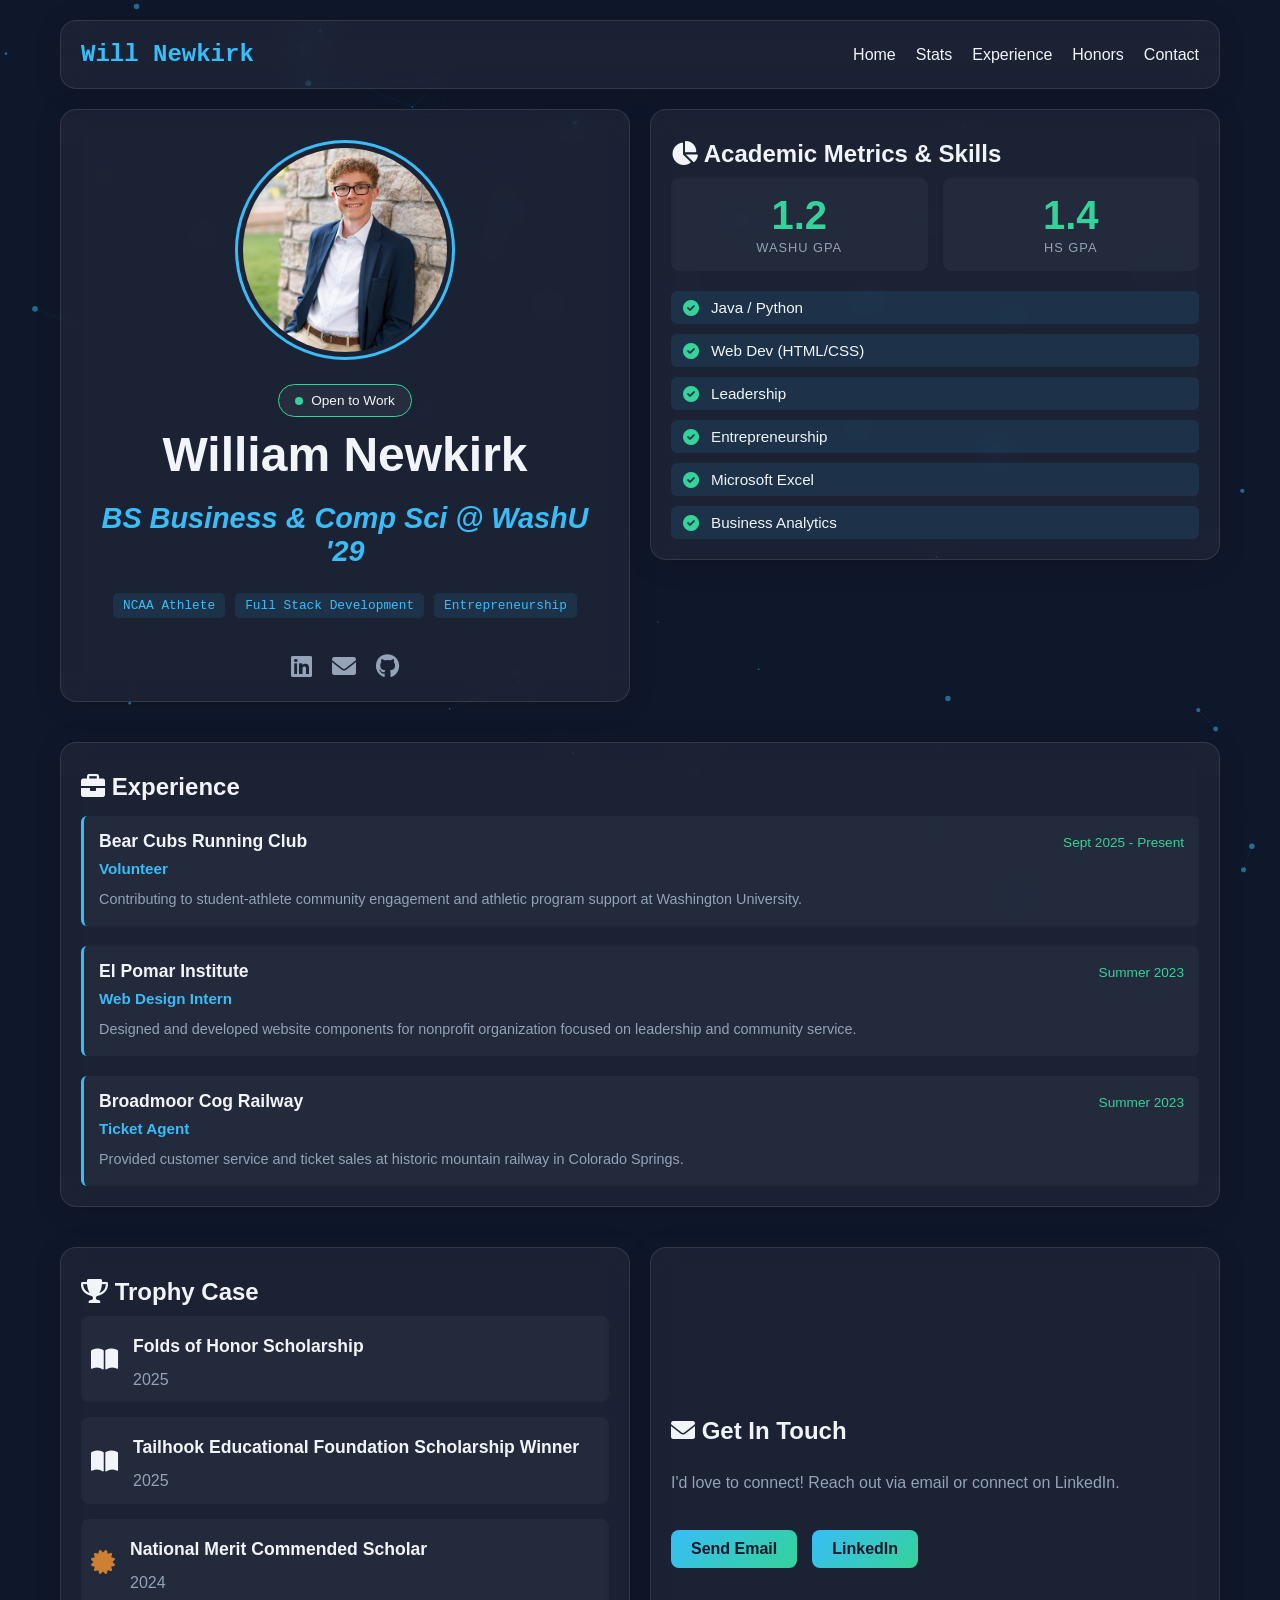
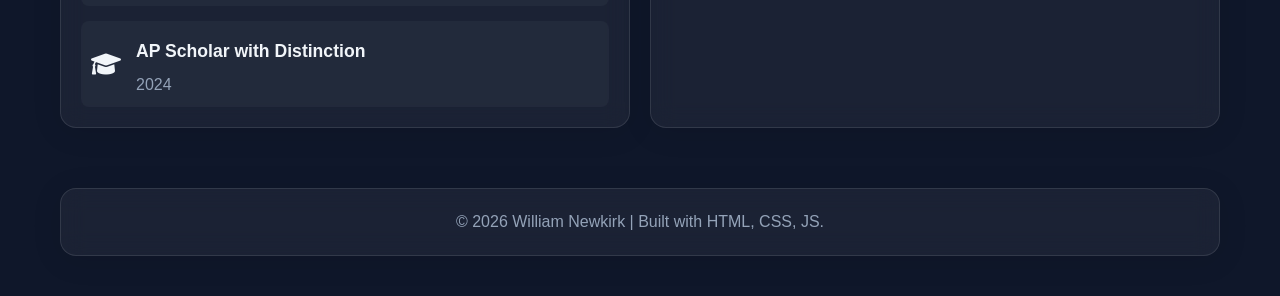
==== index.html @ d5a1e498 "Fully created personal website" ====
<!DOCTYPE html>
<html lang="en">
<head>
    <meta charset="UTF-8">
    <meta name="viewport" content="width=device-width, initial-scale=1.0">
    <title>William Newkirk | CS &amp; Business</title>
    <link rel="stylesheet" href="style.css">
    <link rel="stylesheet" href="https://cdnjs.cloudflare.com/ajax/libs/font-awesome/6.0.0/css/all.min.css">
</head>
<body>
    <canvas id="neural-net"></canvas>

    <div class="container">
        <nav class="glass-panel">
            <div class="logo">Will Newkirk</div>
            <ul class="nav-links">
                <li><a href="#home" class="active">Home</a></li>
                <li><a href="#stats">Stats</a></li>
                <li><a href="#experience">Experience</a></li>
                <li><a href="#awards">Honors</a></li>
                <li><a href="#contact">Contact</a></li>
            </ul>
        </nav>

        <main class="grid-layout">
            <section id="home" class="glass-panel hero-card">
                <div class="profile-container">
                    <img src="Images/Professional Portrait.jpg" alt="William Newkirk" class="profile-pic">
                </div>
                <div class="status-badge">
                    <span class="pulse"></span> Open to Work
                </div>
                <h1>William Newkirk</h1>
                <h2 class="typing-effect">BS Business &amp; Comp Sci @ WashU '29</h2>
                <div class="tags">
                    <span class="tag">NCAA Athlete</span>
                    <span class="tag">Full Stack Development</span>
                    <span class="tag">Entrepreneurship</span>
                </div>
                <div class="socials">
                    <a href="https://www.linkedin.com/in/william-newkirk-341744380/" target="_blank" aria-label="LinkedIn Profile"><i class="fab fa-linkedin"></i></a>
                    <a href="mailto:williamnewkirk2025@gmail.com" aria-label="Email Contact"><i class="fas fa-envelope"></i></a>
                    <a href="https://github.com/williamjnewkirk" aria-label="GitHub Profile"><i class="fab fa-github"></i></a>
                </div>
            </section>

            <section id="stats" class="glass-panel dashboard">
                <h3><i class="fas fa-chart-pie"></i> Academic Metrics &amp; Skills</h3>
                <div class="stat-grid">
                    <div class="stat-box">
                        <span class="stat-num" data-target="3.6">3.6</span>
                        <span class="stat-label">WashU GPA</span>
                    </div>
                    <div class="stat-box">
                        <span class="stat-num" data-target="4.0">4.0</span>
                        <span class="stat-label">HS GPA</span>
                    </div>
                </div>
                <div class="skills">
                    <div class="skill-item">
                        <i class="fas fa-check-circle"></i>
                        <span>Java / Python</span>
                    </div>
                    <div class="skill-item">
                        <i class="fas fa-check-circle"></i>
                        <span>Web Dev (HTML/CSS)</span>
                    </div>
                    <div class="skill-item">
                        <i class="fas fa-check-circle"></i>
                        <span>Leadership</span>
                    </div>
                    <div class="skill-item">
                        <i class="fas fa-check-circle"></i>
                        <span>Entrepreneurship</span>
                    </div>
                    <div class="skill-item">
                        <i class="fas fa-check-circle"></i>
                        <span>Microsoft Excel</span>
                    </div>
                    <div class="skill-item">
                        <i class="fas fa-check-circle"></i>
                        <span>Business Analytics</span>
                    </div>
                </div>
            </section>

            <section id="experience" class="glass-panel experience-section">
                <h3><i class="fas fa-briefcase"></i> Experience</h3>
                <div class="experience-list">
                    <div class="experience-item">
                        <div class="experience-header">
                            <h4>Bear Cubs Running Club</h4>
                            <span class="date">Sept 2025 - Present</span>
                        </div>
                        <p class="role">Volunteer</p>
                        <p class="description">Contributing to student-athlete community engagement and athletic program support at Washington University.</p>
                    </div>
                    <div class="experience-item">
                        <div class="experience-header">
                            <h4>El Pomar Institute</h4>
                            <span class="date">Summer 2023</span>
                        </div>
                        <p class="role">Web Design Intern</p>
                        <p class="description">Designed and developed website components for nonprofit organization focused on leadership and community service.</p>
                    </div>
                    <div class="experience-item">
                        <div class="experience-header">
                            <h4>Broadmoor Cog Railway</h4>
                            <span class="date">Summer 2023</span>
                        </div>
                        <p class="role">Ticket Agent</p>
                        <p class="description">Provided customer service and ticket sales at historic mountain railway in Colorado Springs.</p>
                    </div>
                </div>
            </section>

            <section id="awards" class="glass-panel awards-case">
                <h3><i class="fas fa-trophy"></i> Trophy Case</h3>
                <div class="awards-list">
                    <div class="award-item">
                        <i class="fas fa-book-open"></i>
                        <div>
                            <h4>Folds of Honor Scholarship</h4>
                            <p>2025</p>
                        </div>
                    </div>
                     <div class="award-item">
                        <i class="fas fa-book-open"></i>
                        <div>
                            <h4>Tailhook Educational Foundation Scholarship Winner</h4>
                            <p>2025</p>
                        </div>
                    </div>
                    <div class="award-item">
                        <i class="fas fa-certificate bronze"></i>
                        <div>
                            <h4>National Merit Commended Scholar</h4>
                            <p>2024</p>
                        </div>
                    </div>
                    <div class="award-item">
                        <i class="fas fa-graduation-cap"></i>
                        <div>
                            <h4>AP Scholar with Distinction</h4>
                            <p>2024</p>
                        </div>
                    </div>
                </div>
            </section>

            <section id="contact" class="glass-panel contact-section">
                <h3><i class="fas fa-envelope"></i> Get In Touch</h3>
                <p>I'd love to connect! Reach out via email or connect on LinkedIn.</p>
                <div class="contact-links">
                    <a href="mailto:williamnewkirk2025@gmail.com" class="contact-btn">Send Email</a>
                    <a href="https://www.linkedin.com/in/william-newkirk-341744380/" target="_blank" class="contact-btn">LinkedIn</a>
                </div>
            </section>

            <footer class="glass-panel footer-section">
                <p>&copy; 2026 William Newkirk | Built with HTML, CSS, JS.</p>
            </footer>
        </main>
    </div>

    <script src="script.js"></script>
</body>
</html>
---- style.css ----
:root {
    --bg-color: #0f172a;
    --glass-bg: rgba(255, 255, 255, 0.05);
    --glass-border: rgba(255, 255, 255, 0.1);
    --accent-color: #38bdf8; /* Light Blue for CS */
    --accent-secondary: #34d399; /* Green for Business */
    --text-primary: #f1f5f9;
    --text-secondary: #94a3b8;
    --font-main: 'Segoe UI', Roboto, Helvetica, Arial, sans-serif;
    --font-mono: 'Courier New', Courier, monospace;
}

* { margin: 0; padding: 0; box-sizing: border-box; }

body {
    background-color: var(--bg-color);
    color: var(--text-primary);
    font-family: var(--font-main);
    overflow-x: hidden;
    min-height: 100vh;
}

/* Background Canvas */
#neural-net {
    position: fixed;
    top: 0;
    left: 0;
    width: 100%;
    height: 100%;
    z-index: -1;
}

.container {
    max-width: 1200px;
    margin: 0 auto;
    padding: 20px;
}

/* Glassmorphism Base Class */
.glass-panel {
    background: var(--glass-bg);
    backdrop-filter: blur(12px);
    -webkit-backdrop-filter: blur(12px);
    border: 1px solid var(--glass-border);
    border-radius: 16px;
    padding: 20px;
    box-shadow: 0 4px 30px rgba(0, 0, 0, 0.1);
    margin-bottom: 20px;
    transition: transform 0.3s ease, box-shadow 0.3s ease;
}

.glass-panel:hover {
    transform: translateY(-2px);
    box-shadow: 0 10px 40px rgba(56, 189, 248, 0.1); /* Glow effect */
    border-color: rgba(255, 255, 255, 0.2);
}

/* Nav */
nav {
    display: flex;
    justify-content: space-between;
    align-items: center;
    padding: 15px 30px;
    position: sticky;
    top: 20px;
    z-index: 100;
}

.logo {
    font-family: var(--font-mono);
    font-weight: bold;
    font-size: 1.5rem;
    color: var(--accent-color);
}

.nav-links {
    list-style: none;
    display: flex;
    gap: 20px;
}

.nav-links a {
    text-decoration: none;
    color: var(--text-primary);
    font-weight: 500;
    transition: color 0.3s;
}

.nav-links a:hover { color: var(--accent-color); }

/* Grid Layout */
.grid-layout {
    display: grid;
    grid-template-columns: 1fr 1fr;
    grid-template-rows: auto auto;
    gap: 20px;
    margin-top: 20px;
}

@media (max-width: 768px) {
    .grid-layout { grid-template-columns: 1fr; }
    .hero-card { grid-row: auto; }
    .terminal-window { grid-column: 1 / -1; }
    .awards-case { grid-column: 1 / -1; }
    .dashboard { grid-column: 1 / -1; }
    .contact-section { grid-column: 1 / -1; }
    h1 { font-size: 2rem; }
    h2 { font-size: 1.3rem; }
    .profile-pic { width: 140px; height: 140px; }
}

/* Hero Section */
.hero-card {
    grid-row: span 2;
    text-align: center;
    display: flex;
    flex-direction: column;
    align-items: center;
    justify-content: center;
}

.profile-container {
    position: relative;
    margin-bottom: 20px;
}

.profile-pic {
    width: 220px;
    height: 220px;
    border-radius: 50%;
    object-fit: cover;
    object-position: center 35%;
    border: 3px solid var(--accent-color);
    padding: 5px;
    margin-top: 10px;
}

.status-badge {
    background: var(--glass-bg);
    border: 1px solid var(--accent-secondary);
    padding: 8px 16px;
    border-radius: 20px;
    font-size: 0.85rem;
    display: flex;
    align-items: center;
    gap: 8px;
    justify-content: center;
    width: fit-content;
    margin-left: auto;
    margin-right: auto;
}

.pulse {
    width: 8px;
    height: 8px;
    background-color: var(--accent-secondary);
    border-radius: 50%;
    animation: pulse 2s infinite;
}

.tags {
    display: flex;
    gap: 10px;
    margin: 15px 0;
    flex-wrap: wrap;
    justify-content: center;
}

.tag {
    background: rgba(56, 189, 248, 0.1);
    color: var(--accent-color);
    padding: 5px 10px;
    border-radius: 5px;
    font-size: 0.8rem;
    font-family: var(--font-mono);
}

.socials { font-size: 1.5rem; display: flex; gap: 20px; margin-top: 20px; justify-content: center; }
.socials a { color: var(--text-secondary); transition: 0.3s; }
.socials a:hover { color: var(--accent-color); transform: scale(1.1); }

/* Dashboard Stats */
.stat-grid {
    display: flex;
    justify-content: space-around;
    margin-bottom: 20px;
    gap: 15px;
}

.stat-box { text-align: center; flex: 1; padding: 15px; border-radius: 8px; background: rgba(255,255,255,0.03); }
.stat-num { display: block; font-size: 2.5rem; font-weight: bold; color: var(--accent-secondary); }
.stat-label { font-size: 0.8rem; color: var(--text-secondary); text-transform: uppercase; letter-spacing: 1px; }

.skills {
    margin-top: 20px;
    display: flex;
    flex-direction: column;
    gap: 10px;
}

.skill-item {
    display: flex;
    align-items: center;
    gap: 12px;
    padding: 8px 12px;
    background: rgba(56, 189, 248, 0.1);
    border-radius: 6px;
    font-size: 0.95rem;
    color: var(--text-primary);
    transition: all 0.3s ease;
}

.skill-item:hover {
    background: rgba(56, 189, 248, 0.2);
    transform: translateX(5px);
}

.skill-item i {
    color: var(--accent-secondary);
    font-size: 1rem;
}

/* Experience Section */
.experience-section {
    grid-column: 1 / -1;
}

.experience-list {
    display: flex;
    flex-direction: column;
    gap: 20px;
    margin-top: 15px;
}

.experience-item {
    padding: 15px;
    background: rgba(255, 255, 255, 0.03);
    border-left: 3px solid var(--accent-color);
    border-radius: 6px;
    transition: all 0.3s ease;
}

.experience-item:hover {
    background: rgba(255, 255, 255, 0.06);
    transform: translateX(5px);
    border-left-color: var(--accent-secondary);
}

.experience-header {
    display: flex;
    justify-content: space-between;
    align-items: baseline;
    margin-bottom: 5px;
}

.experience-header h4 {
    color: var(--text-primary);
    font-size: 1.1rem;
    margin: 0;
}

.date {
    font-size: 0.85rem;
    color: var(--accent-secondary);
    white-space: nowrap;
    margin-left: 15px;
}

.experience-item .role {
    color: var(--accent-color);
    font-weight: 600;
    margin: 5px 0;
    font-size: 0.95rem;
}

.experience-item .description {
    color: var(--text-secondary);
    margin: 8px 0 0 0;
    font-size: 0.9rem;
    line-height: 1.5;
}

/* Terminal Window */
.terminal-window {
    grid-column: span 1;
    font-family: var(--font-mono);
    min-height: 300px;
    display: flex;
    flex-direction: column;
}

.terminal-header {
    background: rgba(0,0,0,0.3);
    padding: 10px;
    border-radius: 8px 8px 0 0;
    display: flex;
    align-items: center;
    margin: -20px -20px 20px -20px;
}

.dot { width: 10px; height: 10px; border-radius: 50%; margin-right: 6px; }
.red { background: #ef4444; }
.yellow { background: #f59e0b; }
.green { background: #10b981; }
.title { margin-left: auto; margin-right: auto; font-size: 0.8rem; opacity: 0.7; }

.terminal-body {
    flex-grow: 1;
    overflow-y: auto;
    font-size: 0.9rem;
    line-height: 1.5;
}

.cmd-line { margin-bottom: 15px; }
.prompt { color: var(--accent-secondary); margin-right: 10px; }
.output { color: var(--text-secondary); margin-left: 20px; border-left: 2px solid var(--glass-border); padding-left: 10px; }
.cursor { animation: blink 1s step-end infinite; }

/* Awards */
.awards-list { display: grid; gap: 15px; }
.award-item { display: flex; align-items: center; gap: 15px; padding: 10px; background: rgba(255,255,255,0.03); border-radius: 8px; }
.award-item i { font-size: 1.5rem; }
.gold { color: #ffd700; }
.silver { color: #c0c0c0; }
.bronze { color: #cd7f32; }
.blue { color: var(--accent-color); }

/* Text Elements */
h1, h2, h3, h4, h5, h6 { margin: 10px 0; }
h1 { font-size: 3rem; font-weight: bold; margin-bottom: 10px; }
h2 { font-size: 1.8rem; color: var(--text-secondary); margin-bottom: 10px; }
h2.typing-effect { font-style: italic; color: var(--accent-color); }
h3 { font-size: 1.5rem; color: var(--text-primary); }
h4 { font-size: 1.1rem; color: var(--text-primary); }
p { color: var(--text-secondary); line-height: 1.6; }

/* Contact Section */
.contact-section {
    grid-column: span 1;
    display: flex;
    flex-direction: column;
    justify-content: center;
}
@media (max-width: 768px) {
    .contact-section {
        grid-column: 1 / -1;
    }
}
.contact-section p { margin: 15px 0; }
.contact-links { display: flex; gap: 15px; margin-top: 20px; }
.contact-btn {
    padding: 10px 20px;
    background: linear-gradient(135deg, var(--accent-color), var(--accent-secondary));
    color: var(--bg-color);
    text-decoration: none;
    border-radius: 8px;
    font-weight: 600;
    transition: transform 0.3s ease, box-shadow 0.3s ease;
    border: none;
    cursor: pointer;
    display: inline-block;
}
.contact-btn:hover {
    transform: translateY(-2px);
    box-shadow: 0 5px 15px rgba(56, 189, 248, 0.3);
}

/* Footer */
.footer-section {
    grid-column: 1 / -1;
    text-align: center;
    margin-top: 20px;
    padding-top: 20px;
    border-top: 1px solid var(--glass-border);
}
.footer-section p { margin: 0; color: var(--text-secondary); }

/* Animations */
@keyframes pulse { 0% { transform: scale(1); opacity: 1; } 50% { transform: scale(1.5); opacity: 0; } 100% { transform: scale(1); opacity: 0; } }
@keyframes blink { 0%, 100% { opacity: 1; } 50% { opacity: 0; } }
@keyframes typing { from { width: 0; } to { width: 100%; } }
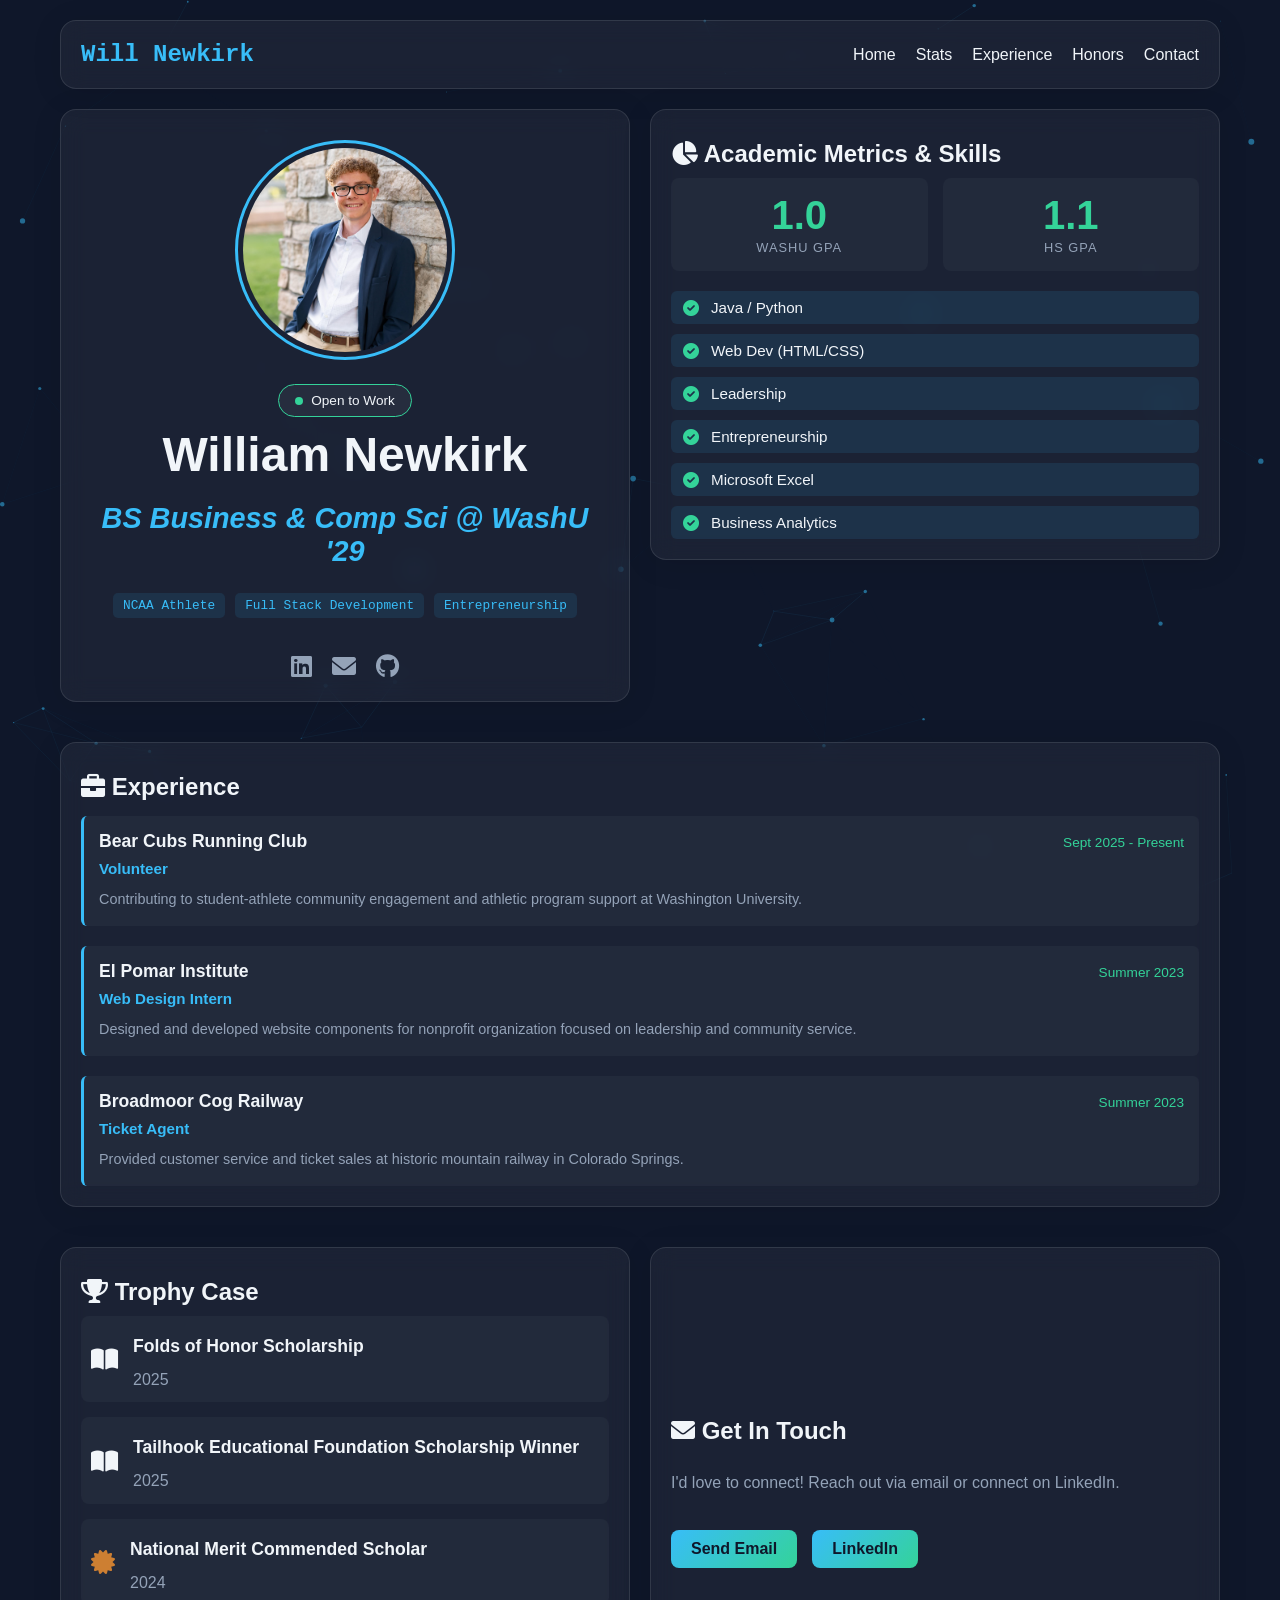
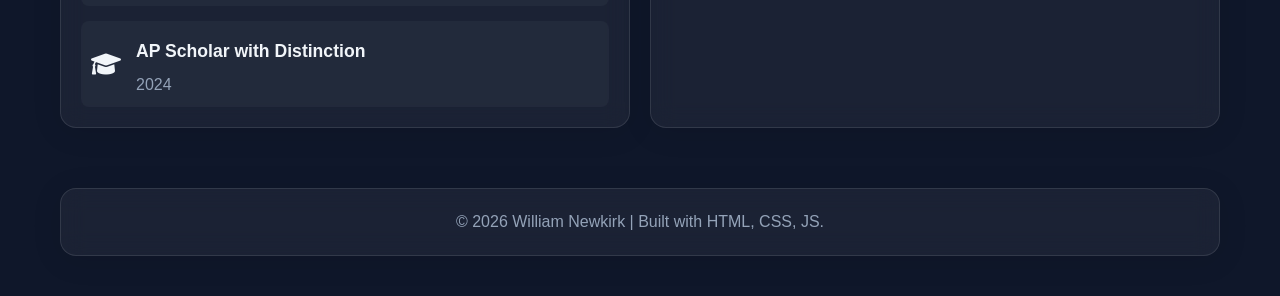
==== commit 8380cc8e: "added a hamburger menu for mobile users" ====
--- a/index.html
+++ b/index.html
@@ -13,7 +13,8 @@
     <div class="container">
         <nav class="glass-panel">
             <div class="logo">Will Newkirk</div>
-            <ul class="nav-links">
+            <div class="menu-toggle" id="menuToggle"><i class="fas fa-bars"></i></div>
+            <ul class="nav-links" id="navLinks">
                 <li><a href="#home" class="active">Home</a></li>
                 <li><a href="#stats">Stats</a></li>
                 <li><a href="#experience">Experience</a></li>
--- a/style.css
+++ b/style.css
@@ -108,6 +108,34 @@
     h2 { font-size: 1.3rem; }
     .profile-pic { width: 140px; height: 140px; }
 }
+
+/* smaller header adjustments */
+@media (max-width: 600px) {
+    nav {
+        flex-wrap: wrap;
+        padding: 10px 15px;
+    }
+    .logo { font-size: 1.2rem; }
+    .menu-toggle { display: block; cursor: pointer; color: var(--text-primary); }
+    .nav-links {
+        width: 100%;
+        justify-content: center;
+        gap: 12px;
+        flex-wrap: wrap;
+        margin-top: 8px;
+        display: none;
+        flex-direction: column;
+        align-items: center;
+    }
+    .nav-links.active { display: flex; }
+    .nav-links a {
+        font-size: 0.9rem;
+        padding: 5px 0;
+    }
+}
+
+/* menu toggle hidden by default */
+.menu-toggle { display: none; }
 
 /* Hero Section */
 .hero-card {
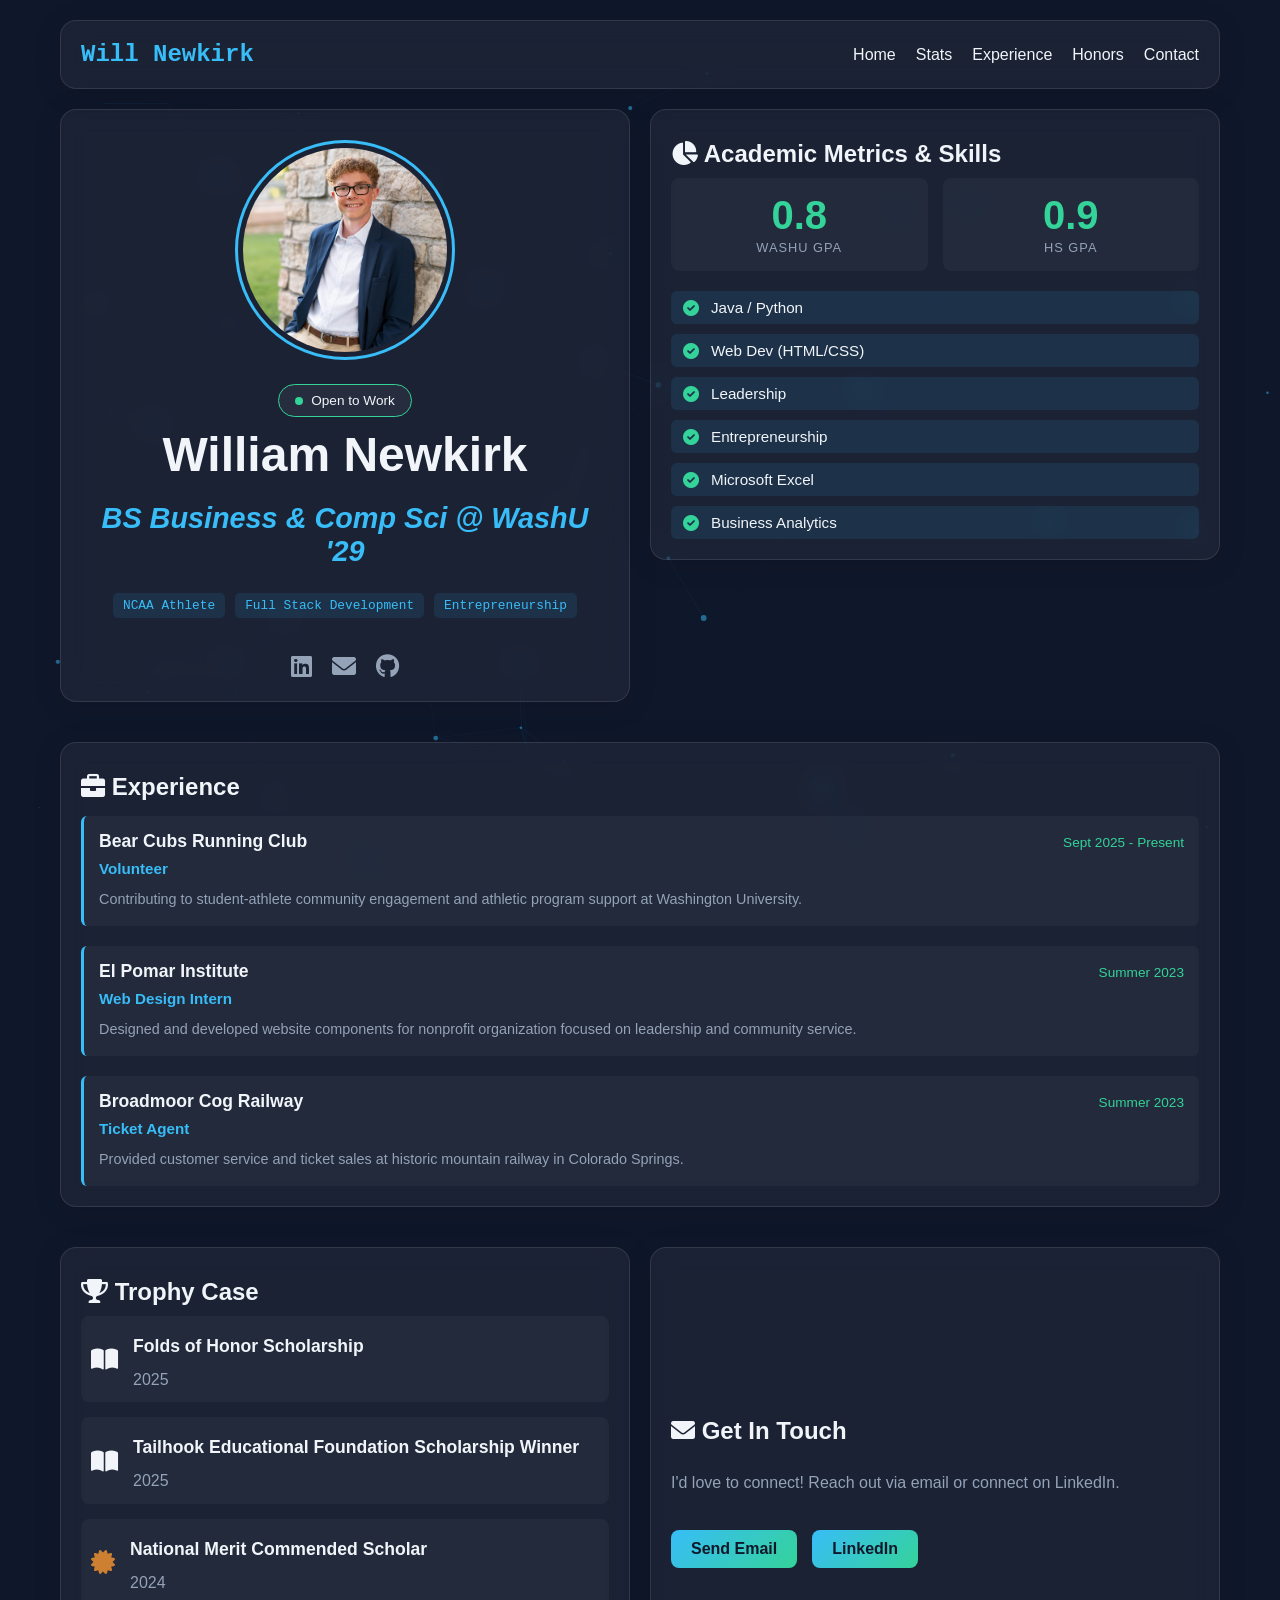
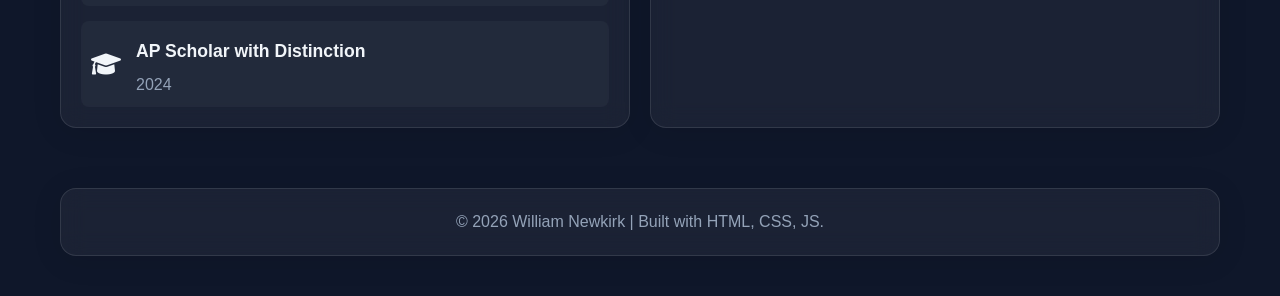
==== commit 37be938b: "updated gpa" ====
--- a/index.html
+++ b/index.html
@@ -49,11 +49,11 @@
                 <h3><i class="fas fa-chart-pie"></i> Academic Metrics &amp; Skills</h3>
                 <div class="stat-grid">
                     <div class="stat-box">
-                        <span class="stat-num" data-target="3.6">3.6</span>
+                        <span class="stat-num" data-target="3.6">3.7</span>
                         <span class="stat-label">WashU GPA</span>
                     </div>
                     <div class="stat-box">
-                        <span class="stat-num" data-target="4.0">4.0</span>
+                        <span class="stat-num" data-target="4.0">4.4</span>
                         <span class="stat-label">HS GPA</span>
                     </div>
                 </div>
--- a/style.css
+++ b/style.css
@@ -109,8 +109,8 @@
     .profile-pic { width: 140px; height: 140px; }
 }
 
-/* smaller header adjustments */
-@media (max-width: 600px) {
+/* smaller header adjustments / hamburger */
+@media (max-width: 768px) {
     nav {
         flex-wrap: wrap;
         padding: 10px 15px;
@@ -121,7 +121,6 @@
         width: 100%;
         justify-content: center;
         gap: 12px;
-        flex-wrap: wrap;
         margin-top: 8px;
         display: none;
         flex-direction: column;
@@ -130,12 +129,15 @@
     .nav-links.active { display: flex; }
     .nav-links a {
         font-size: 0.9rem;
-        padding: 5px 0;
+        padding: 8px 0;
     }
 }
 
-/* menu toggle hidden by default */
-.menu-toggle { display: none; }
+/* menu toggle hidden by default on larger screens */
+@media (min-width: 769px) {
+    .menu-toggle { display: none; }
+    .nav-links { display: flex !important; }
+}
 
 /* Hero Section */
 .hero-card {
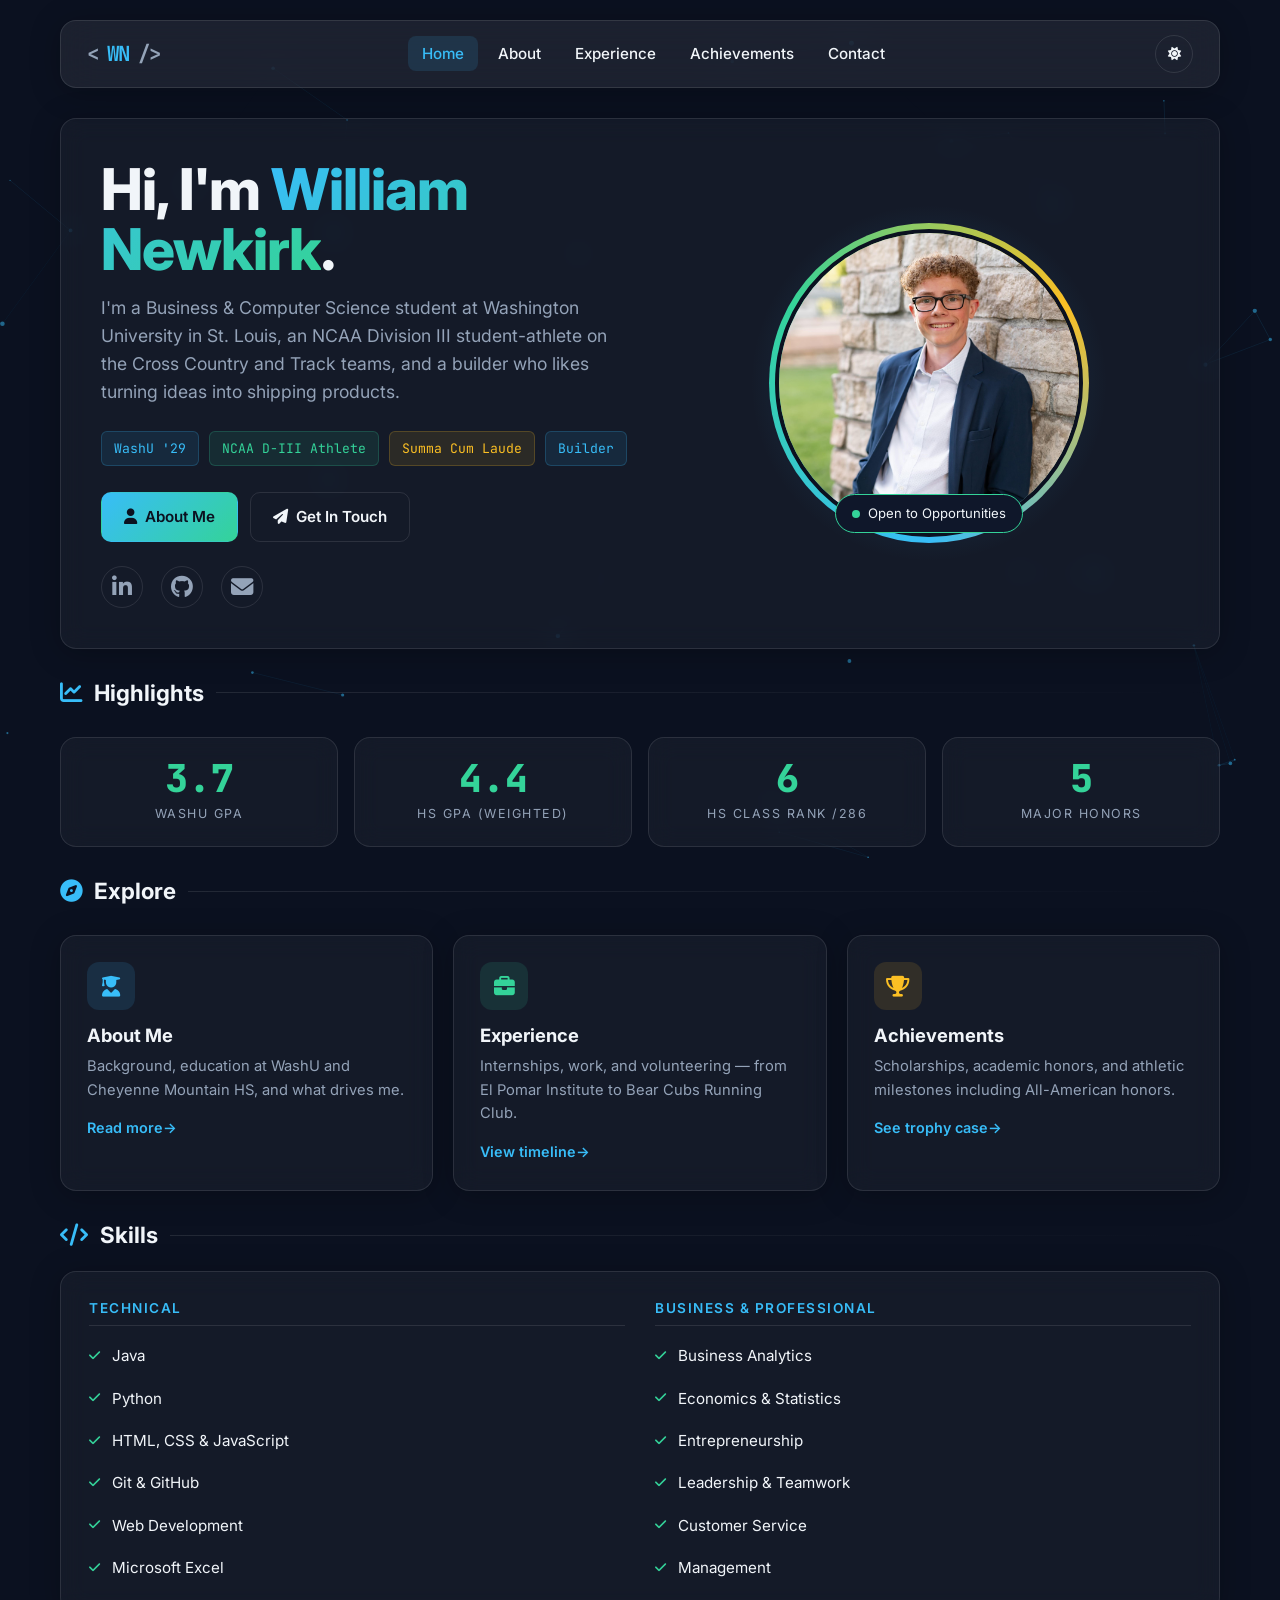
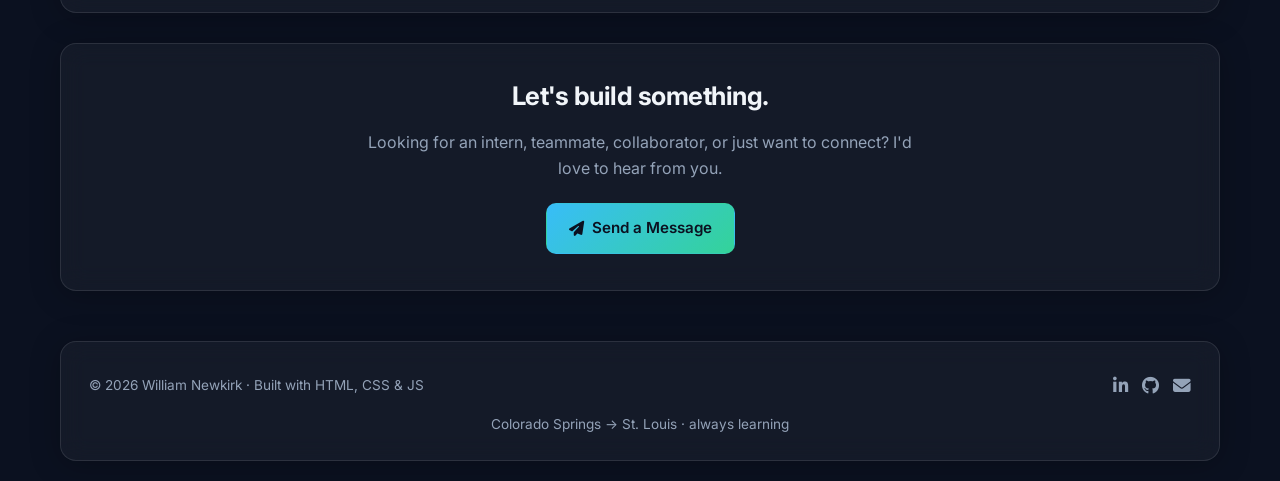
==== commit 17640819: "Completley revamped website using claude and added a working contact form" ====
--- a/index.html
+++ b/index.html
@@ -3,167 +3,188 @@
 <head>
     <meta charset="UTF-8">
     <meta name="viewport" content="width=device-width, initial-scale=1.0">
-    <title>William Newkirk | CS &amp; Business</title>
+    <meta name="description" content="William Newkirk — Business & Computer Science student at Washington University in St. Louis, NCAA Division III student-athlete, and builder.">
+    <meta name="author" content="William Newkirk">
+    <meta name="theme-color" content="#0b1120">
+    <meta property="og:title" content="William Newkirk — Business & Computer Science @ WashU">
+    <meta property="og:description" content="Student-athlete, builder, and aspiring entrepreneur from Colorado.">
+    <meta property="og:type" content="website">
+    <title>William Newkirk | Business &amp; Computer Science @ WashU</title>
+    <link rel="preconnect" href="https://fonts.googleapis.com">
+    <link rel="preconnect" href="https://fonts.gstatic.com" crossorigin>
+    <link href="https://fonts.googleapis.com/css2?family=Inter:wght@400;500;600;700;800&amp;family=JetBrains+Mono:wght@400;700&amp;display=swap" rel="stylesheet">
     <link rel="stylesheet" href="style.css">
-    <link rel="stylesheet" href="https://cdnjs.cloudflare.com/ajax/libs/font-awesome/6.0.0/css/all.min.css">
+    <link rel="stylesheet" href="https://cdnjs.cloudflare.com/ajax/libs/font-awesome/6.4.0/css/all.min.css">
 </head>
 <body>
+    <div id="scroll-progress"></div>
     <canvas id="neural-net"></canvas>
 
     <div class="container">
         <nav class="glass-panel">
-            <div class="logo">Will Newkirk</div>
-            <div class="menu-toggle" id="menuToggle"><i class="fas fa-bars"></i></div>
+            <a href="index.html" class="logo">
+                <span class="logo-bracket">&lt;</span>WN<span class="logo-bracket">/&gt;</span>
+            </a>
             <ul class="nav-links" id="navLinks">
-                <li><a href="#home" class="active">Home</a></li>
-                <li><a href="#stats">Stats</a></li>
-                <li><a href="#experience">Experience</a></li>
-                <li><a href="#awards">Honors</a></li>
-                <li><a href="#contact">Contact</a></li>
+                <li><a href="index.html">Home</a></li>
+                <li><a href="about.html">About</a></li>
+                <li><a href="experience.html">Experience</a></li>
+                <li><a href="achievements.html">Achievements</a></li>
+                <li><a href="contact.html">Contact</a></li>
             </ul>
+            <div class="nav-actions">
+                <button type="button" class="theme-toggle" id="themeToggle" aria-label="Toggle theme"><i class="fas fa-sun"></i></button>
+                <button type="button" class="menu-toggle" id="menuToggle" aria-label="Open menu" aria-expanded="false"><i class="fas fa-bars"></i></button>
+            </div>
         </nav>
 
-        <main class="grid-layout">
-            <section id="home" class="glass-panel hero-card">
-                <div class="profile-container">
-                    <img src="Images/Professional Portrait.jpg" alt="William Newkirk" class="profile-pic">
+        <main>
+            <section class="hero glass-panel reveal">
+                <div class="hero-content">
+                    <h1>Hi, I'm <span class="gradient">William Newkirk</span>.</h1>
+                    <p class="lede">
+                        I'm a Business &amp; Computer Science student at Washington University in St. Louis,
+                        an NCAA Division III student-athlete on the Cross Country and Track teams, and a builder
+                        who likes turning ideas into shipping products.
+                    </p>
+                    <div class="tags">
+                        <span class="tag">WashU '29</span>
+                        <span class="tag green">NCAA D-III Athlete</span>
+                        <span class="tag amber">Summa Cum Laude</span>
+                        <span class="tag">Builder</span>
+                    </div>
+                    <div class="cta-row">
+                        <a href="about.html" class="btn btn-primary"><i class="fas fa-user"></i> About Me</a>
+                        <a href="contact.html" class="btn btn-ghost"><i class="fas fa-paper-plane"></i> Get In Touch</a>
+                    </div>
+                    <div class="socials">
+                        <a href="https://www.linkedin.com/in/william-newkirk" target="_blank" rel="noopener" aria-label="LinkedIn"><i class="fab fa-linkedin-in"></i></a>
+                        <a href="https://github.com/williamjnewkirk" target="_blank" rel="noopener" aria-label="GitHub"><i class="fab fa-github"></i></a>
+                        <a href="mailto:williamnewkirk2025@gmail.com" aria-label="Email"><i class="fas fa-envelope"></i></a>
+                    </div>
                 </div>
-                <div class="status-badge">
-                    <span class="pulse"></span> Open to Work
-                </div>
-                <h1>William Newkirk</h1>
-                <h2 class="typing-effect">BS Business &amp; Comp Sci @ WashU '29</h2>
-                <div class="tags">
-                    <span class="tag">NCAA Athlete</span>
-                    <span class="tag">Full Stack Development</span>
-                    <span class="tag">Entrepreneurship</span>
-                </div>
-                <div class="socials">
-                    <a href="https://www.linkedin.com/in/william-newkirk-341744380/" target="_blank" aria-label="LinkedIn Profile"><i class="fab fa-linkedin"></i></a>
-                    <a href="mailto:williamnewkirk2025@gmail.com" aria-label="Email Contact"><i class="fas fa-envelope"></i></a>
-                    <a href="https://github.com/williamjnewkirk" aria-label="GitHub Profile"><i class="fab fa-github"></i></a>
+                <div class="hero-portrait">
+                    <div class="portrait-frame">
+                        <img src="Images/Professional Portrait.jpg" alt="Portrait of William Newkirk">
+                    </div>
+                    <div class="status-badge"><span class="pulse"></span> Open to Opportunities</div>
                 </div>
             </section>
 
-            <section id="stats" class="glass-panel dashboard">
-                <h3><i class="fas fa-chart-pie"></i> Academic Metrics &amp; Skills</h3>
-                <div class="stat-grid">
+            <section class="page-section reveal" aria-labelledby="quick-stats">
+                <h2 id="quick-stats" class="section-heading">
+                    <i class="fas fa-chart-line"></i>
+                    Highlights
+                    <span class="accent-bar"></span>
+                </h2>
+                <div class="stat-strip">
                     <div class="stat-box">
-                        <span class="stat-num" data-target="3.6">3.7</span>
+                        <span class="stat-num" data-target="3.7">0</span>
                         <span class="stat-label">WashU GPA</span>
                     </div>
                     <div class="stat-box">
-                        <span class="stat-num" data-target="4.0">4.4</span>
-                        <span class="stat-label">HS GPA</span>
+                        <span class="stat-num" data-target="4.4">0</span>
+                        <span class="stat-label">HS GPA (Weighted)</span>
                     </div>
-                </div>
-                <div class="skills">
-                    <div class="skill-item">
-                        <i class="fas fa-check-circle"></i>
-                        <span>Java / Python</span>
+                    <div class="stat-box">
+                        <span class="stat-num" data-target="6">0</span>
+                        <span class="stat-label">HS Class Rank /286</span>
                     </div>
-                    <div class="skill-item">
-                        <i class="fas fa-check-circle"></i>
-                        <span>Web Dev (HTML/CSS)</span>
-                    </div>
-                    <div class="skill-item">
-                        <i class="fas fa-check-circle"></i>
-                        <span>Leadership</span>
-                    </div>
-                    <div class="skill-item">
-                        <i class="fas fa-check-circle"></i>
-                        <span>Entrepreneurship</span>
-                    </div>
-                    <div class="skill-item">
-                        <i class="fas fa-check-circle"></i>
-                        <span>Microsoft Excel</span>
-                    </div>
-                    <div class="skill-item">
-                        <i class="fas fa-check-circle"></i>
-                        <span>Business Analytics</span>
+                    <div class="stat-box">
+                        <span class="stat-num" data-target="5">0</span>
+                        <span class="stat-label">Major Honors</span>
                     </div>
                 </div>
             </section>
 
-            <section id="experience" class="glass-panel experience-section">
-                <h3><i class="fas fa-briefcase"></i> Experience</h3>
-                <div class="experience-list">
-                    <div class="experience-item">
-                        <div class="experience-header">
-                            <h4>Bear Cubs Running Club</h4>
-                            <span class="date">Sept 2025 - Present</span>
-                        </div>
-                        <p class="role">Volunteer</p>
-                        <p class="description">Contributing to student-athlete community engagement and athletic program support at Washington University.</p>
-                    </div>
-                    <div class="experience-item">
-                        <div class="experience-header">
-                            <h4>El Pomar Institute</h4>
-                            <span class="date">Summer 2023</span>
-                        </div>
-                        <p class="role">Web Design Intern</p>
-                        <p class="description">Designed and developed website components for nonprofit organization focused on leadership and community service.</p>
-                    </div>
-                    <div class="experience-item">
-                        <div class="experience-header">
-                            <h4>Broadmoor Cog Railway</h4>
-                            <span class="date">Summer 2023</span>
-                        </div>
-                        <p class="role">Ticket Agent</p>
-                        <p class="description">Provided customer service and ticket sales at historic mountain railway in Colorado Springs.</p>
-                    </div>
+            <section class="page-section reveal" aria-labelledby="explore">
+                <h2 id="explore" class="section-heading">
+                    <i class="fas fa-compass"></i>
+                    Explore
+                    <span class="accent-bar"></span>
+                </h2>
+                <div class="feature-grid">
+                    <article class="feature-card glass-panel hover-lift">
+                        <div class="feature-icon"><i class="fas fa-user-graduate"></i></div>
+                        <h3>About Me</h3>
+                        <p>Background, education at WashU and Cheyenne Mountain HS, and what drives me.</p>
+                        <a href="about.html" class="card-link">Read more</a>
+                    </article>
+                    <article class="feature-card glass-panel hover-lift green">
+                        <div class="feature-icon"><i class="fas fa-briefcase"></i></div>
+                        <h3>Experience</h3>
+                        <p>Internships, work, and volunteering — from El Pomar Institute to Bear Cubs Running Club.</p>
+                        <a href="experience.html" class="card-link">View timeline</a>
+                    </article>
+                    <article class="feature-card glass-panel hover-lift amber">
+                        <div class="feature-icon"><i class="fas fa-trophy"></i></div>
+                        <h3>Achievements</h3>
+                        <p>Scholarships, academic honors, and athletic milestones including All-American honors.</p>
+                        <a href="achievements.html" class="card-link">See trophy case</a>
+                    </article>
                 </div>
             </section>
 
-            <section id="awards" class="glass-panel awards-case">
-                <h3><i class="fas fa-trophy"></i> Trophy Case</h3>
-                <div class="awards-list">
-                    <div class="award-item">
-                        <i class="fas fa-book-open"></i>
-                        <div>
-                            <h4>Folds of Honor Scholarship</h4>
-                            <p>2025</p>
+            <section class="page-section reveal" aria-labelledby="skills">
+                <h2 id="skills" class="section-heading">
+                    <i class="fas fa-code"></i>
+                    Skills
+                    <span class="accent-bar"></span>
+                </h2>
+                <div class="glass-panel">
+                    <div class="skills-columns">
+                        <div class="skills-group">
+                            <h3 class="skills-group-title">Technical</h3>
+                            <ul class="skills-list">
+                                <li><i class="fas fa-check"></i> Java</li>
+                                <li><i class="fas fa-check"></i> Python</li>
+                                <li><i class="fas fa-check"></i> HTML, CSS &amp; JavaScript</li>
+                                <li><i class="fas fa-check"></i> Git &amp; GitHub</li>
+                                <li><i class="fas fa-check"></i> Web Development</li>
+                                <li><i class="fas fa-check"></i> Microsoft Excel</li>
+                            </ul>
                         </div>
-                    </div>
-                     <div class="award-item">
-                        <i class="fas fa-book-open"></i>
-                        <div>
-                            <h4>Tailhook Educational Foundation Scholarship Winner</h4>
-                            <p>2025</p>
-                        </div>
-                    </div>
-                    <div class="award-item">
-                        <i class="fas fa-certificate bronze"></i>
-                        <div>
-                            <h4>National Merit Commended Scholar</h4>
-                            <p>2024</p>
-                        </div>
-                    </div>
-                    <div class="award-item">
-                        <i class="fas fa-graduation-cap"></i>
-                        <div>
-                            <h4>AP Scholar with Distinction</h4>
-                            <p>2024</p>
+                        <div class="skills-group">
+                            <h3 class="skills-group-title">Business &amp; Professional</h3>
+                            <ul class="skills-list">
+                                <li><i class="fas fa-check"></i> Business Analytics</li>
+                                <li><i class="fas fa-check"></i> Economics &amp; Statistics</li>
+                                <li><i class="fas fa-check"></i> Entrepreneurship</li>
+                                <li><i class="fas fa-check"></i> Leadership &amp; Teamwork</li>
+                                <li><i class="fas fa-check"></i> Customer Service</li>
+                                <li><i class="fas fa-check"></i> Management</li>
+                            </ul>
                         </div>
                     </div>
                 </div>
             </section>
 
-            <section id="contact" class="glass-panel contact-section">
-                <h3><i class="fas fa-envelope"></i> Get In Touch</h3>
-                <p>I'd love to connect! Reach out via email or connect on LinkedIn.</p>
-                <div class="contact-links">
-                    <a href="mailto:williamnewkirk2025@gmail.com" class="contact-btn">Send Email</a>
-                    <a href="https://www.linkedin.com/in/william-newkirk-341744380/" target="_blank" class="contact-btn">LinkedIn</a>
+            <section class="page-section reveal">
+                <div class="glass-panel hover-lift cta-panel">
+                    <h2 class="section-title">Let's build something.</h2>
+                    <p class="lead cta-copy">
+                        Looking for an intern, teammate, collaborator, or just want to connect? I'd love to hear from you.
+                    </p>
+                    <a href="contact.html" class="btn btn-primary"><i class="fas fa-paper-plane"></i> Send a Message</a>
                 </div>
             </section>
+        </main>
 
-            <footer class="glass-panel footer-section">
-                <p>&copy; 2026 William Newkirk | Built with HTML, CSS, JS.</p>
-            </footer>
-        </main>
+        <footer class="site-footer glass-panel">
+            <div class="footer-row">
+                <p>&copy; 2026 William Newkirk · Built with HTML, CSS &amp; JS</p>
+                <div class="footer-socials">
+                    <a href="https://www.linkedin.com/in/william-newkirk" target="_blank" rel="noopener" aria-label="LinkedIn"><i class="fab fa-linkedin-in"></i></a>
+                    <a href="https://github.com/williamjnewkirk" target="_blank" rel="noopener" aria-label="GitHub"><i class="fab fa-github"></i></a>
+                    <a href="mailto:williamnewkirk2025@gmail.com" aria-label="Email"><i class="fas fa-envelope"></i></a>
+                </div>
+            </div>
+            <p class="footer-muted">Colorado Springs → St. Louis · always learning</p>
+        </footer>
+
+        <button type="button" class="back-to-top" id="backToTop" aria-label="Back to top"><i class="fas fa-arrow-up"></i></button>
     </div>
 
     <script src="script.js"></script>
 </body>
-</html>+</html>
--- a/style.css
+++ b/style.css
@@ -1,16 +1,50 @@
+/* ===========================================================
+   William Newkirk — Personal Site
+   Tokens, components, and page layouts
+   =========================================================== */
+
 :root {
-    --bg-color: #0f172a;
-    --glass-bg: rgba(255, 255, 255, 0.05);
+    --bg-color: #0b1120;
+    --bg-elev: #0f172a;
+    --glass-bg: rgba(255, 255, 255, 0.04);
+    --glass-bg-strong: rgba(255, 255, 255, 0.07);
     --glass-border: rgba(255, 255, 255, 0.1);
-    --accent-color: #38bdf8; /* Light Blue for CS */
-    --accent-secondary: #34d399; /* Green for Business */
+    --accent-color: #38bdf8;       /* Cyan — CS */
+    --accent-secondary: #34d399;   /* Green — Business / Athletics */
+    --accent-warm: #fbbf24;        /* Amber — Honors */
     --text-primary: #f1f5f9;
     --text-secondary: #94a3b8;
-    --font-main: 'Segoe UI', Roboto, Helvetica, Arial, sans-serif;
-    --font-mono: 'Courier New', Courier, monospace;
+    --text-muted: #64748b;
+    --danger: #ef4444;
+    --shadow-soft: 0 4px 30px rgba(0, 0, 0, 0.25);
+    --shadow-glow: 0 10px 40px rgba(56, 189, 248, 0.18);
+    --radius: 16px;
+    --radius-sm: 8px;
+    --font-main: 'Inter', 'Segoe UI', Roboto, Helvetica, Arial, sans-serif;
+    --font-mono: 'JetBrains Mono', 'Courier New', Courier, monospace;
+    --ease: cubic-bezier(0.4, 0, 0.2, 1);
+    --nav-h: 72px;
+}
+
+html[data-theme="light"] {
+    --bg-color: #f6f8fc;
+    --bg-elev: #ffffff;
+    --glass-bg: rgba(255, 255, 255, 0.6);
+    --glass-bg-strong: rgba(255, 255, 255, 0.85);
+    --glass-border: rgba(15, 23, 42, 0.08);
+    --accent-color: #0284c7;
+    --accent-secondary: #059669;
+    --accent-warm: #d97706;
+    --text-primary: #0f172a;
+    --text-secondary: #475569;
+    --text-muted: #64748b;
+    --shadow-soft: 0 4px 30px rgba(15, 23, 42, 0.08);
+    --shadow-glow: 0 10px 40px rgba(2, 132, 199, 0.15);
 }
 
 * { margin: 0; padding: 0; box-sizing: border-box; }
+
+html { scroll-behavior: smooth; }
 
 body {
     background-color: var(--bg-color);
@@ -18,394 +52,935 @@
     font-family: var(--font-main);
     overflow-x: hidden;
     min-height: 100vh;
-}
-
-/* Background Canvas */
+    line-height: 1.6;
+    transition: background-color 0.4s var(--ease), color 0.4s var(--ease);
+}
+
+img { max-width: 100%; display: block; }
+a { color: var(--accent-color); text-decoration: none; transition: color 0.2s var(--ease); }
+a:hover { color: var(--accent-secondary); }
+
+/* ===========================================================
+   Background canvas
+   =========================================================== */
 #neural-net {
+    position: fixed;
+    inset: 0;
+    width: 100%;
+    height: 100%;
+    z-index: -1;
+    opacity: 0.9;
+}
+html[data-theme="light"] #neural-net { opacity: 0.45; }
+
+/* ===========================================================
+   Scroll progress bar
+   =========================================================== */
+#scroll-progress {
     position: fixed;
     top: 0;
     left: 0;
-    width: 100%;
-    height: 100%;
-    z-index: -1;
-}
-
+    height: 3px;
+    width: 0%;
+    background: linear-gradient(90deg, var(--accent-color), var(--accent-secondary));
+    z-index: 200;
+    transition: width 0.1s linear;
+}
+
+/* ===========================================================
+   Layout shell
+   =========================================================== */
 .container {
     max-width: 1200px;
     margin: 0 auto;
     padding: 20px;
 }
 
-/* Glassmorphism Base Class */
+.page-section {
+    margin-top: 30px;
+}
+
+.page-header {
+    text-align: center;
+    margin-bottom: 30px;
+}
+
+.page-header h1 {
+    font-size: 2.8rem;
+    background: linear-gradient(135deg, var(--text-primary), var(--accent-color));
+    -webkit-background-clip: text;
+    background-clip: text;
+    color: transparent;
+    margin-bottom: 12px;
+}
+
+.page-header p {
+    color: var(--text-secondary);
+    max-width: 640px;
+    margin: 0 auto;
+}
+
+/* ===========================================================
+   Glassmorphism base
+   =========================================================== */
 .glass-panel {
     background: var(--glass-bg);
     backdrop-filter: blur(12px);
     -webkit-backdrop-filter: blur(12px);
     border: 1px solid var(--glass-border);
-    border-radius: 16px;
-    padding: 20px;
-    box-shadow: 0 4px 30px rgba(0, 0, 0, 0.1);
-    margin-bottom: 20px;
-    transition: transform 0.3s ease, box-shadow 0.3s ease;
-}
-
-.glass-panel:hover {
-    transform: translateY(-2px);
-    box-shadow: 0 10px 40px rgba(56, 189, 248, 0.1); /* Glow effect */
-    border-color: rgba(255, 255, 255, 0.2);
-}
-
-/* Nav */
-nav {
+    border-radius: var(--radius);
+    padding: 28px;
+    box-shadow: var(--shadow-soft);
+    transition: transform 0.3s var(--ease), box-shadow 0.3s var(--ease), border-color 0.3s var(--ease);
+}
+
+.glass-panel.hover-lift:hover {
+    transform: translateY(-3px);
+    box-shadow: var(--shadow-glow);
+    border-color: rgba(56, 189, 248, 0.35);
+}
+
+/* ===========================================================
+   Navigation
+   =========================================================== */
+nav.glass-panel {
     display: flex;
     justify-content: space-between;
     align-items: center;
-    padding: 15px 30px;
+    padding: 14px 26px;
     position: sticky;
-    top: 20px;
+    top: 16px;
     z-index: 100;
+    backdrop-filter: blur(18px);
+    -webkit-backdrop-filter: blur(18px);
+    background: var(--glass-bg-strong);
 }
 
 .logo {
     font-family: var(--font-mono);
-    font-weight: bold;
-    font-size: 1.5rem;
-    color: var(--accent-color);
-}
+    font-weight: 700;
+    font-size: 1.3rem;
+    color: var(--accent-color);
+    letter-spacing: -0.5px;
+    display: flex;
+    align-items: center;
+    gap: 8px;
+}
+.logo-bracket { color: var(--text-secondary); }
 
 .nav-links {
     list-style: none;
     display: flex;
-    gap: 20px;
+    align-items: center;
+    gap: 6px;
 }
 
 .nav-links a {
+    color: var(--text-primary);
+    font-weight: 500;
+    font-size: 0.95rem;
+    padding: 8px 14px;
+    border-radius: 8px;
+    position: relative;
+    transition: all 0.2s var(--ease);
+}
+
+.nav-links a:hover {
+    color: var(--accent-color);
+    background: rgba(56, 189, 248, 0.08);
+}
+
+.nav-links a.active {
+    color: var(--accent-color);
+    background: rgba(56, 189, 248, 0.12);
+}
+
+.theme-toggle {
+    background: transparent;
+    border: 1px solid var(--glass-border);
+    color: var(--text-primary);
+    width: 38px;
+    height: 38px;
+    border-radius: 50%;
+    cursor: pointer;
+    display: flex;
+    align-items: center;
+    justify-content: center;
+    transition: all 0.2s var(--ease);
+    margin-left: 8px;
+}
+.theme-toggle:hover {
+    border-color: var(--accent-color);
+    color: var(--accent-color);
+    transform: rotate(15deg);
+}
+
+.menu-toggle {
+    display: none;
+    background: transparent;
+    border: none;
+    color: var(--text-primary);
+    cursor: pointer;
+    font-size: 1.3rem;
+    padding: 8px;
+}
+
+/* ===========================================================
+   Hero (index)
+   =========================================================== */
+.hero {
+    display: grid;
+    grid-template-columns: 1.1fr 1fr;
+    gap: 30px;
+    align-items: center;
+    padding: 40px;
+    margin-top: 30px;
+    min-height: 520px;
+}
+
+.hero h1 {
+    font-size: clamp(2.2rem, 5vw, 3.6rem);
+    font-weight: 800;
+    line-height: 1.05;
+    margin-bottom: 14px;
+    letter-spacing: -1px;
+}
+.hero h1 .gradient {
+    background: linear-gradient(135deg, var(--accent-color), var(--accent-secondary));
+    -webkit-background-clip: text;
+    background-clip: text;
+    color: transparent;
+}
+
+.hero .lede {
+    font-size: 1.1rem;
+    color: var(--text-secondary);
+    margin-bottom: 24px;
+    max-width: 520px;
+}
+
+.hero .tags {
+    display: flex;
+    flex-wrap: wrap;
+    gap: 10px;
+    margin-bottom: 26px;
+}
+
+.tag {
+    background: rgba(56, 189, 248, 0.1);
+    color: var(--accent-color);
+    padding: 6px 12px;
+    border-radius: 6px;
+    font-size: 0.82rem;
+    font-family: var(--font-mono);
+    border: 1px solid rgba(56, 189, 248, 0.2);
+}
+.tag.green { background: rgba(52, 211, 153, 0.1); color: var(--accent-secondary); border-color: rgba(52, 211, 153, 0.2); }
+.tag.amber { background: rgba(251, 191, 36, 0.1); color: var(--accent-warm); border-color: rgba(251, 191, 36, 0.2); }
+
+.cta-row {
+    display: flex;
+    flex-wrap: wrap;
+    gap: 12px;
+    margin-bottom: 24px;
+}
+
+.btn {
+    display: inline-flex;
+    align-items: center;
+    gap: 8px;
+    padding: 12px 22px;
+    border-radius: 10px;
+    font-weight: 600;
+    font-size: 0.95rem;
+    cursor: pointer;
+    transition: all 0.25s var(--ease);
+    border: 1px solid transparent;
     text-decoration: none;
-    color: var(--text-primary);
-    font-weight: 500;
-    transition: color 0.3s;
-}
-
-.nav-links a:hover { color: var(--accent-color); }
-
-/* Grid Layout */
-.grid-layout {
-    display: grid;
-    grid-template-columns: 1fr 1fr;
-    grid-template-rows: auto auto;
-    gap: 20px;
-    margin-top: 20px;
-}
-
-@media (max-width: 768px) {
-    .grid-layout { grid-template-columns: 1fr; }
-    .hero-card { grid-row: auto; }
-    .terminal-window { grid-column: 1 / -1; }
-    .awards-case { grid-column: 1 / -1; }
-    .dashboard { grid-column: 1 / -1; }
-    .contact-section { grid-column: 1 / -1; }
-    h1 { font-size: 2rem; }
-    h2 { font-size: 1.3rem; }
-    .profile-pic { width: 140px; height: 140px; }
-}
-
-/* smaller header adjustments / hamburger */
-@media (max-width: 768px) {
-    nav {
-        flex-wrap: wrap;
-        padding: 10px 15px;
-    }
-    .logo { font-size: 1.2rem; }
-    .menu-toggle { display: block; cursor: pointer; color: var(--text-primary); }
-    .nav-links {
-        width: 100%;
-        justify-content: center;
-        gap: 12px;
-        margin-top: 8px;
-        display: none;
-        flex-direction: column;
-        align-items: center;
-    }
-    .nav-links.active { display: flex; }
-    .nav-links a {
-        font-size: 0.9rem;
-        padding: 8px 0;
-    }
-}
-
-/* menu toggle hidden by default on larger screens */
-@media (min-width: 769px) {
-    .menu-toggle { display: none; }
-    .nav-links { display: flex !important; }
-}
-
-/* Hero Section */
-.hero-card {
-    grid-row: span 2;
-    text-align: center;
-    display: flex;
-    flex-direction: column;
-    align-items: center;
+    white-space: nowrap;
+}
+
+.btn-primary {
+    background: linear-gradient(135deg, var(--accent-color), var(--accent-secondary));
+    color: #0b1120;
+}
+.btn-primary:hover {
+    transform: translateY(-2px);
+    box-shadow: 0 8px 24px rgba(56, 189, 248, 0.3);
+    color: #0b1120;
+}
+
+.btn-ghost {
+    background: transparent;
+    color: var(--text-primary);
+    border-color: var(--glass-border);
+}
+.btn-ghost:hover {
+    border-color: var(--accent-color);
+    color: var(--accent-color);
+    background: rgba(56, 189, 248, 0.05);
+}
+
+.hero-portrait {
+    position: relative;
+    display: flex;
     justify-content: center;
-}
-
-.profile-container {
+    align-items: center;
+}
+
+.portrait-frame {
     position: relative;
-    margin-bottom: 20px;
-}
-
-.profile-pic {
-    width: 220px;
-    height: 220px;
+    width: 320px;
+    height: 320px;
     border-radius: 50%;
+    padding: 6px;
+    background: conic-gradient(from 180deg, var(--accent-color), var(--accent-secondary), var(--accent-warm), var(--accent-color));
+    animation: spin 12s linear infinite;
+}
+.portrait-frame::before {
+    content: '';
+    position: absolute;
+    inset: -20px;
+    border-radius: 50%;
+    background: radial-gradient(circle, rgba(56, 189, 248, 0.25), transparent 70%);
+    z-index: -1;
+}
+.portrait-frame img {
+    width: 100%;
+    height: 100%;
     object-fit: cover;
-    object-position: center 35%;
-    border: 3px solid var(--accent-color);
-    padding: 5px;
-    margin-top: 10px;
+    object-position: center 30%;
+    border-radius: 50%;
+    border: 4px solid var(--bg-color);
+    animation: spin 12s linear infinite reverse;
 }
 
 .status-badge {
-    background: var(--glass-bg);
+    position: absolute;
+    bottom: 10px;
+    left: 50%;
+    transform: translateX(-50%);
+    background: var(--bg-elev);
     border: 1px solid var(--accent-secondary);
     padding: 8px 16px;
     border-radius: 20px;
-    font-size: 0.85rem;
+    font-size: 0.82rem;
     display: flex;
     align-items: center;
     gap: 8px;
-    justify-content: center;
-    width: fit-content;
-    margin-left: auto;
-    margin-right: auto;
-}
-
+    white-space: nowrap;
+    z-index: 2;
+}
 .pulse {
     width: 8px;
     height: 8px;
     background-color: var(--accent-secondary);
     border-radius: 50%;
+    box-shadow: 0 0 0 0 var(--accent-secondary);
     animation: pulse 2s infinite;
 }
 
-.tags {
-    display: flex;
-    gap: 10px;
-    margin: 15px 0;
-    flex-wrap: wrap;
+.socials { font-size: 1.4rem; display: flex; gap: 18px; }
+.socials a {
+    color: var(--text-secondary);
+    transition: 0.2s var(--ease);
+    width: 42px;
+    height: 42px;
+    display: inline-flex;
+    align-items: center;
     justify-content: center;
-}
-
-.tag {
-    background: rgba(56, 189, 248, 0.1);
-    color: var(--accent-color);
-    padding: 5px 10px;
-    border-radius: 5px;
-    font-size: 0.8rem;
+    border-radius: 50%;
+    border: 1px solid var(--glass-border);
+}
+.socials a:hover {
+    color: var(--accent-color);
+    border-color: var(--accent-color);
+    transform: translateY(-2px);
+}
+
+/* ===========================================================
+   Stat strip (highlight numbers row)
+   =========================================================== */
+.stat-strip {
+    display: grid;
+    grid-template-columns: repeat(4, 1fr);
+    gap: 16px;
+    margin-top: 30px;
+}
+
+.stat-box {
+    text-align: center;
+    padding: 22px 14px;
+    border-radius: var(--radius);
+    background: var(--glass-bg);
+    border: 1px solid var(--glass-border);
+    backdrop-filter: blur(12px);
+    transition: transform 0.3s var(--ease), border-color 0.3s var(--ease);
+}
+.stat-box:hover {
+    transform: translateY(-3px);
+    border-color: var(--accent-color);
+}
+.stat-num {
+    display: block;
+    font-size: 2.4rem;
+    font-weight: 800;
+    color: var(--accent-secondary);
     font-family: var(--font-mono);
-}
-
-.socials { font-size: 1.5rem; display: flex; gap: 20px; margin-top: 20px; justify-content: center; }
-.socials a { color: var(--text-secondary); transition: 0.3s; }
-.socials a:hover { color: var(--accent-color); transform: scale(1.1); }
-
-/* Dashboard Stats */
-.stat-grid {
-    display: flex;
-    justify-content: space-around;
-    margin-bottom: 20px;
-    gap: 15px;
-}
-
-.stat-box { text-align: center; flex: 1; padding: 15px; border-radius: 8px; background: rgba(255,255,255,0.03); }
-.stat-num { display: block; font-size: 2.5rem; font-weight: bold; color: var(--accent-secondary); }
-.stat-label { font-size: 0.8rem; color: var(--text-secondary); text-transform: uppercase; letter-spacing: 1px; }
-
-.skills {
-    margin-top: 20px;
+    line-height: 1;
+}
+.stat-label {
+    display: block;
+    margin-top: 6px;
+    font-size: 0.78rem;
+    color: var(--text-secondary);
+    text-transform: uppercase;
+    letter-spacing: 1.5px;
+}
+
+/* ===========================================================
+   Section heading (in-page)
+   =========================================================== */
+.section-heading {
+    display: flex;
+    align-items: center;
+    gap: 12px;
+    font-size: 1.4rem;
+    margin-bottom: 22px;
+    color: var(--text-primary);
+}
+.section-heading i { color: var(--accent-color); }
+.section-heading .accent-bar {
+    flex: 1;
+    height: 1px;
+    background: linear-gradient(90deg, var(--glass-border), transparent);
+}
+
+/* ===========================================================
+   Feature grid (home preview cards)
+   =========================================================== */
+.feature-grid {
+    display: grid;
+    grid-template-columns: repeat(3, 1fr);
+    gap: 20px;
+    margin-top: 30px;
+}
+.feature-card {
+    padding: 26px;
+    text-align: left;
+}
+.feature-card .feature-icon {
+    width: 48px;
+    height: 48px;
+    border-radius: 12px;
+    background: rgba(56, 189, 248, 0.12);
+    color: var(--accent-color);
+    display: flex;
+    align-items: center;
+    justify-content: center;
+    font-size: 1.3rem;
+    margin-bottom: 14px;
+}
+.feature-card.green .feature-icon { background: rgba(52, 211, 153, 0.12); color: var(--accent-secondary); }
+.feature-card.amber .feature-icon { background: rgba(251, 191, 36, 0.12); color: var(--accent-warm); }
+.feature-card h3 { font-size: 1.15rem; margin-bottom: 8px; }
+.feature-card p { font-size: 0.92rem; color: var(--text-secondary); }
+.feature-card a.card-link {
+    display: inline-block;
+    margin-top: 14px;
+    font-size: 0.9rem;
+    font-weight: 600;
+}
+.feature-card a.card-link::after { content: ' →'; transition: margin 0.2s var(--ease); display: inline-block; }
+.feature-card a.card-link:hover::after { margin-left: 4px; }
+
+/* ===========================================================
+   Skills list (clean two-column layout)
+   =========================================================== */
+.skills-columns {
+    display: grid;
+    grid-template-columns: repeat(2, 1fr);
+    gap: 30px;
+}
+.skills-group-title {
+    font-size: 0.85rem;
+    text-transform: uppercase;
+    letter-spacing: 1.5px;
+    color: var(--accent-color);
+    margin-bottom: 14px;
+    padding-bottom: 8px;
+    border-bottom: 1px solid var(--glass-border);
+    font-weight: 600;
+}
+.skills-list {
+    list-style: none;
+    padding: 0;
+    margin: 0;
     display: flex;
     flex-direction: column;
     gap: 10px;
 }
-
-.skill-item {
+.skills-list li {
     display: flex;
     align-items: center;
     gap: 12px;
-    padding: 8px 12px;
-    background: rgba(56, 189, 248, 0.1);
-    border-radius: 6px;
+    color: var(--text-primary);
     font-size: 0.95rem;
-    color: var(--text-primary);
-    transition: all 0.3s ease;
-}
-
-.skill-item:hover {
-    background: rgba(56, 189, 248, 0.2);
-    transform: translateX(5px);
-}
-
-.skill-item i {
+    padding: 4px 0;
+}
+.skills-list li i {
     color: var(--accent-secondary);
-    font-size: 1rem;
-}
-
-/* Experience Section */
-.experience-section {
-    grid-column: 1 / -1;
-}
-
-.experience-list {
-    display: flex;
-    flex-direction: column;
-    gap: 20px;
-    margin-top: 15px;
-}
-
-.experience-item {
-    padding: 15px;
-    background: rgba(255, 255, 255, 0.03);
-    border-left: 3px solid var(--accent-color);
-    border-radius: 6px;
-    transition: all 0.3s ease;
-}
-
-.experience-item:hover {
-    background: rgba(255, 255, 255, 0.06);
-    transform: translateX(5px);
-    border-left-color: var(--accent-secondary);
-}
-
-.experience-header {
+    font-size: 0.8rem;
+    flex-shrink: 0;
+}
+
+/* ===========================================================
+   Timeline (experience)
+   =========================================================== */
+.timeline {
+    position: relative;
+    padding-left: 32px;
+    margin-top: 20px;
+}
+.timeline::before {
+    content: '';
+    position: absolute;
+    top: 0;
+    bottom: 0;
+    left: 10px;
+    width: 2px;
+    background: linear-gradient(180deg, var(--accent-color), var(--accent-secondary), transparent);
+}
+
+.timeline-item {
+    position: relative;
+    padding: 20px 24px;
+    background: var(--glass-bg);
+    border: 1px solid var(--glass-border);
+    border-radius: var(--radius);
+    margin-bottom: 22px;
+    transition: transform 0.25s var(--ease), border-color 0.25s var(--ease);
+}
+.timeline-item:hover {
+    transform: translateX(4px);
+    border-color: rgba(56, 189, 248, 0.35);
+}
+.timeline-item::before {
+    content: '';
+    position: absolute;
+    left: -28px;
+    top: 28px;
+    width: 14px;
+    height: 14px;
+    border-radius: 50%;
+    background: var(--bg-color);
+    border: 3px solid var(--accent-color);
+    box-shadow: 0 0 0 4px rgba(56, 189, 248, 0.15);
+}
+.timeline-item.green::before { border-color: var(--accent-secondary); box-shadow: 0 0 0 4px rgba(52, 211, 153, 0.15); }
+.timeline-item.amber::before { border-color: var(--accent-warm); box-shadow: 0 0 0 4px rgba(251, 191, 36, 0.15); }
+
+.timeline-head {
     display: flex;
     justify-content: space-between;
     align-items: baseline;
-    margin-bottom: 5px;
-}
-
-.experience-header h4 {
-    color: var(--text-primary);
-    font-size: 1.1rem;
-    margin: 0;
-}
-
-.date {
-    font-size: 0.85rem;
+    flex-wrap: wrap;
+    gap: 8px;
+    margin-bottom: 4px;
+}
+.timeline-head h3 { font-size: 1.15rem; margin: 0; }
+.timeline-head .date {
+    font-size: 0.82rem;
     color: var(--accent-secondary);
+    font-family: var(--font-mono);
     white-space: nowrap;
-    margin-left: 15px;
-}
-
-.experience-item .role {
-    color: var(--accent-color);
+}
+.timeline-meta {
+    display: flex;
+    gap: 14px;
+    flex-wrap: wrap;
+    color: var(--text-secondary);
+    font-size: 0.88rem;
+    margin-bottom: 10px;
+}
+.timeline-meta .role { color: var(--accent-color); font-weight: 600; }
+.timeline-item ul {
+    list-style: none;
+    padding: 0;
+    margin-top: 8px;
+}
+.timeline-item ul li {
+    position: relative;
+    padding-left: 18px;
+    color: var(--text-secondary);
+    font-size: 0.94rem;
+    margin-bottom: 6px;
+    line-height: 1.55;
+}
+.timeline-item ul li::before {
+    content: '▸';
+    position: absolute;
+    left: 0;
+    color: var(--accent-color);
+}
+
+/* ===========================================================
+   Awards grid
+   =========================================================== */
+.awards-grid {
+    display: grid;
+    grid-template-columns: repeat(auto-fill, minmax(280px, 1fr));
+    gap: 18px;
+    margin-top: 20px;
+}
+.award-card {
+    display: flex;
+    gap: 14px;
+    align-items: flex-start;
+    padding: 20px;
+    background: var(--glass-bg);
+    border: 1px solid var(--glass-border);
+    border-radius: var(--radius);
+    transition: transform 0.25s var(--ease), border-color 0.25s var(--ease);
+}
+.award-card:hover {
+    transform: translateY(-3px);
+    border-color: var(--accent-warm);
+}
+.award-icon {
+    flex-shrink: 0;
+    width: 46px;
+    height: 46px;
+    border-radius: 12px;
+    background: rgba(251, 191, 36, 0.12);
+    color: var(--accent-warm);
+    display: flex;
+    align-items: center;
+    justify-content: center;
+    font-size: 1.2rem;
+}
+.award-icon.cyan { background: rgba(56, 189, 248, 0.12); color: var(--accent-color); }
+.award-icon.green { background: rgba(52, 211, 153, 0.12); color: var(--accent-secondary); }
+.award-card h3 { font-size: 1rem; margin: 0 0 4px 0; }
+.award-card .award-year { font-family: var(--font-mono); font-size: 0.82rem; color: var(--text-muted); }
+.award-card .award-desc { font-size: 0.88rem; color: var(--text-secondary); margin-top: 6px; }
+
+/* ===========================================================
+   Education card
+   =========================================================== */
+.edu-card {
+    padding: 26px;
+    margin-bottom: 18px;
+}
+.edu-head {
+    display: flex;
+    justify-content: space-between;
+    align-items: flex-start;
+    gap: 14px;
+    flex-wrap: wrap;
+    margin-bottom: 8px;
+}
+.edu-head h3 { font-size: 1.25rem; margin: 0; }
+.edu-head .date { color: var(--accent-secondary); font-family: var(--font-mono); font-size: 0.85rem; }
+.edu-card .school-meta { color: var(--text-secondary); margin-bottom: 14px; }
+.edu-card .school-meta strong { color: var(--text-primary); }
+.edu-card .detail-grid {
+    display: grid;
+    grid-template-columns: repeat(auto-fit, minmax(220px, 1fr));
+    gap: 12px;
+    margin-top: 14px;
+}
+.detail-pill {
+    background: rgba(56, 189, 248, 0.08);
+    padding: 10px 14px;
+    border-radius: 10px;
+    font-size: 0.9rem;
+    color: var(--text-primary);
+    border: 1px solid rgba(56, 189, 248, 0.15);
+}
+.detail-pill .pill-label {
+    display: block;
+    color: var(--text-secondary);
+    font-size: 0.75rem;
+    text-transform: uppercase;
+    letter-spacing: 1.2px;
+    margin-bottom: 2px;
+}
+.detail-pill .pill-value {
     font-weight: 600;
-    margin: 5px 0;
+    color: var(--text-primary);
+}
+
+/* ===========================================================
+   Contact / form
+   =========================================================== */
+.contact-grid {
+    display: grid;
+    grid-template-columns: 1fr 1fr;
+    gap: 22px;
+    margin-top: 24px;
+}
+
+.contact-list {
+    display: flex;
+    flex-direction: column;
+    gap: 14px;
+}
+.contact-row {
+    display: flex;
+    align-items: center;
+    gap: 14px;
+    padding: 16px 18px;
+    background: var(--glass-bg);
+    border: 1px solid var(--glass-border);
+    border-radius: var(--radius);
+    color: var(--text-primary);
+    transition: all 0.2s var(--ease);
+}
+.contact-row:hover {
+    border-color: var(--accent-color);
+    transform: translateX(4px);
+    color: var(--text-primary);
+}
+.contact-row i {
+    width: 40px; height: 40px;
+    border-radius: 10px;
+    background: rgba(56, 189, 248, 0.12);
+    color: var(--accent-color);
+    display: flex;
+    align-items: center;
+    justify-content: center;
+}
+.contact-row .row-label { font-size: 0.78rem; color: var(--text-secondary); text-transform: uppercase; letter-spacing: 1.2px; }
+.contact-row .row-value { font-weight: 600; }
+
+form.contact-form { display: flex; flex-direction: column; gap: 14px; }
+.form-row { display: flex; flex-direction: column; gap: 6px; }
+.form-row label { font-size: 0.85rem; color: var(--text-secondary); }
+.form-row input,
+.form-row textarea {
+    padding: 12px 14px;
+    background: var(--glass-bg);
+    border: 1px solid var(--glass-border);
+    border-radius: 10px;
+    color: var(--text-primary);
+    font-family: inherit;
     font-size: 0.95rem;
-}
-
-.experience-item .description {
-    color: var(--text-secondary);
-    margin: 8px 0 0 0;
+    transition: all 0.2s var(--ease);
+}
+.form-row input:focus,
+.form-row textarea:focus {
+    outline: none;
+    border-color: var(--accent-color);
+    box-shadow: 0 0 0 3px rgba(56, 189, 248, 0.15);
+}
+.form-row textarea { resize: vertical; min-height: 120px; }
+
+.form-feedback {
+    padding: 10px 14px;
+    border-radius: 8px;
+    background: rgba(52, 211, 153, 0.1);
+    color: var(--accent-secondary);
+    border: 1px solid rgba(52, 211, 153, 0.25);
     font-size: 0.9rem;
-    line-height: 1.5;
-}
-
-/* Terminal Window */
-.terminal-window {
-    grid-column: span 1;
-    font-family: var(--font-mono);
-    min-height: 300px;
-    display: flex;
-    flex-direction: column;
-}
-
-.terminal-header {
-    background: rgba(0,0,0,0.3);
-    padding: 10px;
-    border-radius: 8px 8px 0 0;
-    display: flex;
-    align-items: center;
-    margin: -20px -20px 20px -20px;
-}
-
-.dot { width: 10px; height: 10px; border-radius: 50%; margin-right: 6px; }
-.red { background: #ef4444; }
-.yellow { background: #f59e0b; }
-.green { background: #10b981; }
-.title { margin-left: auto; margin-right: auto; font-size: 0.8rem; opacity: 0.7; }
-
-.terminal-body {
-    flex-grow: 1;
-    overflow-y: auto;
-    font-size: 0.9rem;
-    line-height: 1.5;
-}
-
-.cmd-line { margin-bottom: 15px; }
-.prompt { color: var(--accent-secondary); margin-right: 10px; }
-.output { color: var(--text-secondary); margin-left: 20px; border-left: 2px solid var(--glass-border); padding-left: 10px; }
-.cursor { animation: blink 1s step-end infinite; }
-
-/* Awards */
-.awards-list { display: grid; gap: 15px; }
-.award-item { display: flex; align-items: center; gap: 15px; padding: 10px; background: rgba(255,255,255,0.03); border-radius: 8px; }
-.award-item i { font-size: 1.5rem; }
-.gold { color: #ffd700; }
-.silver { color: #c0c0c0; }
-.bronze { color: #cd7f32; }
-.blue { color: var(--accent-color); }
-
-/* Text Elements */
-h1, h2, h3, h4, h5, h6 { margin: 10px 0; }
-h1 { font-size: 3rem; font-weight: bold; margin-bottom: 10px; }
-h2 { font-size: 1.8rem; color: var(--text-secondary); margin-bottom: 10px; }
-h2.typing-effect { font-style: italic; color: var(--accent-color); }
-h3 { font-size: 1.5rem; color: var(--text-primary); }
-h4 { font-size: 1.1rem; color: var(--text-primary); }
-p { color: var(--text-secondary); line-height: 1.6; }
-
-/* Contact Section */
-.contact-section {
-    grid-column: span 1;
-    display: flex;
-    flex-direction: column;
-    justify-content: center;
-}
-@media (max-width: 768px) {
-    .contact-section {
-        grid-column: 1 / -1;
-    }
-}
-.contact-section p { margin: 15px 0; }
-.contact-links { display: flex; gap: 15px; margin-top: 20px; }
-.contact-btn {
-    padding: 10px 20px;
+    display: none;
+}
+.form-feedback.show { display: block; }
+.form-feedback.error {
+    background: rgba(239, 68, 68, 0.1);
+    color: var(--danger);
+    border-color: rgba(239, 68, 68, 0.3);
+}
+.hp-field {
+    position: absolute !important;
+    left: -10000px !important;
+    width: 1px !important;
+    height: 1px !important;
+    opacity: 0 !important;
+    pointer-events: none !important;
+}
+
+/* ===========================================================
+   404 page
+   =========================================================== */
+.error-card {
+    text-align: center;
+    padding: 60px 40px;
+    margin-top: 40px;
+}
+.error-card .glitch {
+    font-size: clamp(5rem, 14vw, 8rem);
+    font-weight: 900;
     background: linear-gradient(135deg, var(--accent-color), var(--accent-secondary));
+    -webkit-background-clip: text;
+    background-clip: text;
+    color: transparent;
+    line-height: 1;
+}
+.error-card h1 { font-size: 1.6rem; margin: 14px 0 10px; }
+.error-card p { color: var(--text-secondary); margin-bottom: 24px; }
+
+/* ===========================================================
+   Footer
+   =========================================================== */
+footer.site-footer {
+    margin-top: 50px;
+    padding: 30px 28px 24px;
+    text-align: center;
+    border-top: 1px solid var(--glass-border);
+}
+footer.site-footer .footer-row {
+    display: flex;
+    justify-content: space-between;
+    align-items: center;
+    flex-wrap: wrap;
+    gap: 14px;
+    margin-bottom: 14px;
+}
+footer.site-footer p { color: var(--text-secondary); font-size: 0.85rem; margin: 0; }
+footer.site-footer .footer-socials { display: flex; gap: 14px; font-size: 1.1rem; }
+footer.site-footer .footer-socials a { color: var(--text-secondary); }
+footer.site-footer .footer-socials a:hover { color: var(--accent-color); }
+
+/* ===========================================================
+   Back-to-top button
+   =========================================================== */
+.back-to-top {
+    position: fixed;
+    bottom: 26px;
+    right: 26px;
+    width: 44px;
+    height: 44px;
+    border-radius: 50%;
+    background: var(--accent-color);
     color: var(--bg-color);
-    text-decoration: none;
-    border-radius: 8px;
-    font-weight: 600;
-    transition: transform 0.3s ease, box-shadow 0.3s ease;
     border: none;
     cursor: pointer;
-    display: inline-block;
-}
-.contact-btn:hover {
-    transform: translateY(-2px);
-    box-shadow: 0 5px 15px rgba(56, 189, 248, 0.3);
-}
-
-/* Footer */
-.footer-section {
-    grid-column: 1 / -1;
-    text-align: center;
-    margin-top: 20px;
-    padding-top: 20px;
-    border-top: 1px solid var(--glass-border);
-}
-.footer-section p { margin: 0; color: var(--text-secondary); }
-
-/* Animations */
-@keyframes pulse { 0% { transform: scale(1); opacity: 1; } 50% { transform: scale(1.5); opacity: 0; } 100% { transform: scale(1); opacity: 0; } }
-@keyframes blink { 0%, 100% { opacity: 1; } 50% { opacity: 0; } }
-@keyframes typing { from { width: 0; } to { width: 100%; } }+    display: flex;
+    align-items: center;
+    justify-content: center;
+    box-shadow: var(--shadow-soft);
+    opacity: 0;
+    pointer-events: none;
+    transform: translateY(20px);
+    transition: opacity 0.3s var(--ease), transform 0.3s var(--ease);
+    z-index: 90;
+}
+.back-to-top.show {
+    opacity: 1;
+    pointer-events: auto;
+    transform: translateY(0);
+}
+.back-to-top:hover { transform: translateY(-2px); }
+
+/* ===========================================================
+   Reveal-on-scroll
+   =========================================================== */
+.reveal {
+    opacity: 0;
+    transform: translateY(24px);
+    transition: opacity 0.7s var(--ease), transform 0.7s var(--ease);
+}
+.reveal.in-view {
+    opacity: 1;
+    transform: translateY(0);
+}
+
+/* ===========================================================
+   Typography
+   =========================================================== */
+h1, h2, h3, h4, h5, h6 { line-height: 1.25; }
+h2.section-title {
+    font-size: 1.6rem;
+    margin-bottom: 18px;
+    letter-spacing: -0.5px;
+}
+p.lead { color: var(--text-secondary); font-size: 1rem; }
+
+/* ===========================================================
+   Responsive
+   =========================================================== */
+@media (max-width: 920px) {
+    .hero {
+        grid-template-columns: 1fr;
+        text-align: center;
+        padding: 30px;
+    }
+    .hero .tags { justify-content: center; }
+    .hero .cta-row { justify-content: center; }
+    .hero .socials { justify-content: center; }
+    .hero-portrait { order: -1; }
+    .portrait-frame { width: 240px; height: 240px; }
+    .feature-grid { grid-template-columns: 1fr; }
+    .contact-grid { grid-template-columns: 1fr; }
+    .stat-strip { grid-template-columns: repeat(2, 1fr); }
+}
+
+@media (max-width: 720px) {
+    .menu-toggle { display: flex; }
+    nav.glass-panel {
+        flex-wrap: wrap;
+        padding: 12px 16px;
+    }
+    .nav-links {
+        order: 3;
+        flex-direction: column;
+        align-items: stretch;
+        width: 100%;
+        gap: 4px;
+        margin-top: 12px;
+        max-height: 0;
+        overflow: hidden;
+        transition: max-height 0.3s var(--ease);
+    }
+    .nav-links.open { max-height: 400px; }
+    .nav-links a { padding: 10px 12px; }
+    .skills-columns { grid-template-columns: 1fr; gap: 24px; }
+    .page-header h1 { font-size: 2.1rem; }
+    h1 { font-size: 2rem; }
+    .container { padding: 14px; }
+}
+
+/* ===========================================================
+   Keyframes
+   =========================================================== */
+@keyframes pulse {
+    0% { transform: scale(1); box-shadow: 0 0 0 0 rgba(52, 211, 153, 0.6); }
+    70% { transform: scale(1); box-shadow: 0 0 0 10px rgba(52, 211, 153, 0); }
+    100% { transform: scale(1); box-shadow: 0 0 0 0 rgba(52, 211, 153, 0); }
+}
+@keyframes spin {
+    from { transform: rotate(0deg); }
+    to { transform: rotate(360deg); }
+}
+@keyframes fadeIn {
+    from { opacity: 0; }
+    to { opacity: 1; }
+}
+
+/* ===========================================================
+   Utility classes (avoid inline styles)
+   =========================================================== */
+.nav-actions { display: flex; align-items: center; gap: 6px; }
+.cta-row.center { justify-content: center; }
+.flex-center { display: flex; justify-content: center; gap: 12px; flex-wrap: wrap; }
+.cta-panel { text-align: center; padding: 36px; }
+.cta-panel .cta-copy { max-width: 560px; margin: 0 auto 22px; }
+.footer-muted { font-size: 0.8rem; color: var(--text-muted); }
+.center-panel { text-align: center; padding: 40px; }
+.text-center { text-align: center; }
+.mt-0 { margin-top: 0; }
+.mt-10 { margin-top: 10px; }
+.mt-20 { margin-top: 20px; }
+.mt-30 { margin-top: 30px; }
+.mb-0 { margin-bottom: 0; }
+.muted { color: var(--text-secondary); }
+
+@media (prefers-reduced-motion: reduce) {
+    *, *::before, *::after {
+        animation-duration: 0.01ms !important;
+        animation-iteration-count: 1 !important;
+        transition-duration: 0.01ms !important;
+        scroll-behavior: auto !important;
+    }
+}
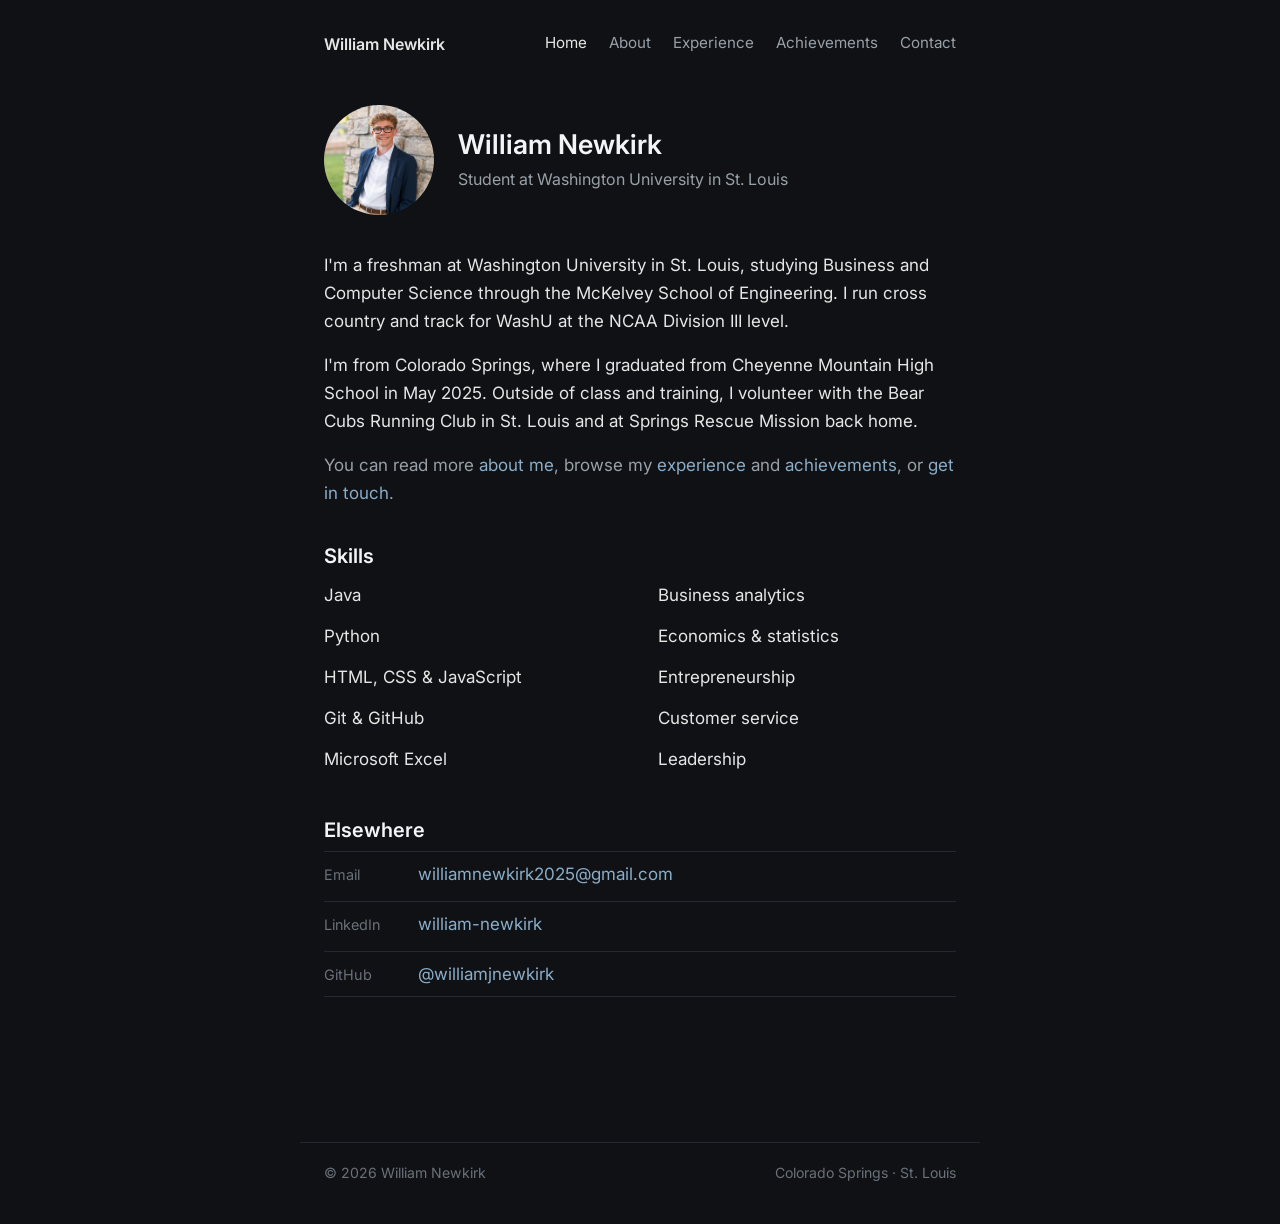
==== commit b2c04728: "Revamped website to better fit my personality" ====
--- a/index.html
+++ b/index.html
@@ -3,28 +3,17 @@
 <head>
     <meta charset="UTF-8">
     <meta name="viewport" content="width=device-width, initial-scale=1.0">
-    <meta name="description" content="William Newkirk — Business & Computer Science student at Washington University in St. Louis, NCAA Division III student-athlete, and builder.">
-    <meta name="author" content="William Newkirk">
-    <meta name="theme-color" content="#0b1120">
-    <meta property="og:title" content="William Newkirk — Business & Computer Science @ WashU">
-    <meta property="og:description" content="Student-athlete, builder, and aspiring entrepreneur from Colorado.">
-    <meta property="og:type" content="website">
-    <title>William Newkirk | Business &amp; Computer Science @ WashU</title>
+    <meta name="description" content="William Newkirk — student at Washington University in St. Louis.">
+    <title>William Newkirk</title>
     <link rel="preconnect" href="https://fonts.googleapis.com">
     <link rel="preconnect" href="https://fonts.gstatic.com" crossorigin>
-    <link href="https://fonts.googleapis.com/css2?family=Inter:wght@400;500;600;700;800&amp;family=JetBrains+Mono:wght@400;700&amp;display=swap" rel="stylesheet">
+    <link href="https://fonts.googleapis.com/css2?family=Inter:wght@400;500;600&amp;display=swap" rel="stylesheet">
     <link rel="stylesheet" href="style.css">
-    <link rel="stylesheet" href="https://cdnjs.cloudflare.com/ajax/libs/font-awesome/6.4.0/css/all.min.css">
 </head>
 <body>
-    <div id="scroll-progress"></div>
-    <canvas id="neural-net"></canvas>
-
-    <div class="container">
-        <nav class="glass-panel">
-            <a href="index.html" class="logo">
-                <span class="logo-bracket">&lt;</span>WN<span class="logo-bracket">/&gt;</span>
-            </a>
+    <header class="site-header">
+        <a href="index.html" class="site-name">William Newkirk</a>
+        <nav>
             <ul class="nav-links" id="navLinks">
                 <li><a href="index.html">Home</a></li>
                 <li><a href="about.html">About</a></li>
@@ -32,158 +21,67 @@
                 <li><a href="achievements.html">Achievements</a></li>
                 <li><a href="contact.html">Contact</a></li>
             </ul>
-            <div class="nav-actions">
-                <button type="button" class="theme-toggle" id="themeToggle" aria-label="Toggle theme"><i class="fas fa-sun"></i></button>
-                <button type="button" class="menu-toggle" id="menuToggle" aria-label="Open menu" aria-expanded="false"><i class="fas fa-bars"></i></button>
+            <button type="button" class="menu-toggle" id="menuToggle" aria-label="Menu" aria-expanded="false">Menu</button>
+        </nav>
+    </header>
+
+    <main class="wrap">
+        <section class="intro">
+            <img src="Images/Professional Portrait.jpg" alt="William Newkirk" class="portrait">
+            <div>
+                <h1>William Newkirk</h1>
+                <p class="role">Student at Washington University in St. Louis</p>
             </div>
-        </nav>
+        </section>
 
-        <main>
-            <section class="hero glass-panel reveal">
-                <div class="hero-content">
-                    <h1>Hi, I'm <span class="gradient">William Newkirk</span>.</h1>
-                    <p class="lede">
-                        I'm a Business &amp; Computer Science student at Washington University in St. Louis,
-                        an NCAA Division III student-athlete on the Cross Country and Track teams, and a builder
-                        who likes turning ideas into shipping products.
-                    </p>
-                    <div class="tags">
-                        <span class="tag">WashU '29</span>
-                        <span class="tag green">NCAA D-III Athlete</span>
-                        <span class="tag amber">Summa Cum Laude</span>
-                        <span class="tag">Builder</span>
-                    </div>
-                    <div class="cta-row">
-                        <a href="about.html" class="btn btn-primary"><i class="fas fa-user"></i> About Me</a>
-                        <a href="contact.html" class="btn btn-ghost"><i class="fas fa-paper-plane"></i> Get In Touch</a>
-                    </div>
-                    <div class="socials">
-                        <a href="https://www.linkedin.com/in/william-newkirk" target="_blank" rel="noopener" aria-label="LinkedIn"><i class="fab fa-linkedin-in"></i></a>
-                        <a href="https://github.com/williamjnewkirk" target="_blank" rel="noopener" aria-label="GitHub"><i class="fab fa-github"></i></a>
-                        <a href="mailto:williamnewkirk2025@gmail.com" aria-label="Email"><i class="fas fa-envelope"></i></a>
-                    </div>
-                </div>
-                <div class="hero-portrait">
-                    <div class="portrait-frame">
-                        <img src="Images/Professional Portrait.jpg" alt="Portrait of William Newkirk">
-                    </div>
-                    <div class="status-badge"><span class="pulse"></span> Open to Opportunities</div>
-                </div>
-            </section>
+        <section class="section">
+            <p>
+                I'm a freshman at Washington University in St. Louis, studying Business and
+                Computer Science through the McKelvey School of Engineering. I run cross country
+                and track for WashU at the NCAA Division III level.
+            </p>
+            <p>
+                I'm from Colorado Springs, where I graduated from Cheyenne Mountain High School in
+                May 2025. Outside of class and training, I volunteer with the Bear Cubs Running Club
+                in St. Louis and at Springs Rescue Mission back home.
+            </p>
+            <p class="muted">
+                You can read more <a href="about.html">about me</a>, browse my
+                <a href="experience.html">experience</a> and <a href="achievements.html">achievements</a>,
+                or <a href="contact.html">get in touch</a>.
+            </p>
+        </section>
 
-            <section class="page-section reveal" aria-labelledby="quick-stats">
-                <h2 id="quick-stats" class="section-heading">
-                    <i class="fas fa-chart-line"></i>
-                    Highlights
-                    <span class="accent-bar"></span>
-                </h2>
-                <div class="stat-strip">
-                    <div class="stat-box">
-                        <span class="stat-num" data-target="3.7">0</span>
-                        <span class="stat-label">WashU GPA</span>
-                    </div>
-                    <div class="stat-box">
-                        <span class="stat-num" data-target="4.4">0</span>
-                        <span class="stat-label">HS GPA (Weighted)</span>
-                    </div>
-                    <div class="stat-box">
-                        <span class="stat-num" data-target="6">0</span>
-                        <span class="stat-label">HS Class Rank /286</span>
-                    </div>
-                    <div class="stat-box">
-                        <span class="stat-num" data-target="5">0</span>
-                        <span class="stat-label">Major Honors</span>
-                    </div>
-                </div>
-            </section>
+        <section class="section">
+            <h2>Skills</h2>
+            <ul class="skills">
+                <li>Java</li>
+                <li>Python</li>
+                <li>HTML, CSS &amp; JavaScript</li>
+                <li>Git &amp; GitHub</li>
+                <li>Microsoft Excel</li>
+                <li>Business analytics</li>
+                <li>Economics &amp; statistics</li>
+                <li>Entrepreneurship</li>
+                <li>Customer service</li>
+                <li>Leadership</li>
+            </ul>
+        </section>
 
-            <section class="page-section reveal" aria-labelledby="explore">
-                <h2 id="explore" class="section-heading">
-                    <i class="fas fa-compass"></i>
-                    Explore
-                    <span class="accent-bar"></span>
-                </h2>
-                <div class="feature-grid">
-                    <article class="feature-card glass-panel hover-lift">
-                        <div class="feature-icon"><i class="fas fa-user-graduate"></i></div>
-                        <h3>About Me</h3>
-                        <p>Background, education at WashU and Cheyenne Mountain HS, and what drives me.</p>
-                        <a href="about.html" class="card-link">Read more</a>
-                    </article>
-                    <article class="feature-card glass-panel hover-lift green">
-                        <div class="feature-icon"><i class="fas fa-briefcase"></i></div>
-                        <h3>Experience</h3>
-                        <p>Internships, work, and volunteering — from El Pomar Institute to Bear Cubs Running Club.</p>
-                        <a href="experience.html" class="card-link">View timeline</a>
-                    </article>
-                    <article class="feature-card glass-panel hover-lift amber">
-                        <div class="feature-icon"><i class="fas fa-trophy"></i></div>
-                        <h3>Achievements</h3>
-                        <p>Scholarships, academic honors, and athletic milestones including All-American honors.</p>
-                        <a href="achievements.html" class="card-link">See trophy case</a>
-                    </article>
-                </div>
-            </section>
+        <section class="section">
+            <h2>Elsewhere</h2>
+            <ul class="contact-info">
+                <li><span class="label">Email</span><a href="mailto:williamnewkirk2025@gmail.com">williamnewkirk2025@gmail.com</a></li>
+                <li><span class="label">LinkedIn</span><a href="https://www.linkedin.com/in/william-newkirk" target="_blank" rel="noopener">william-newkirk</a></li>
+                <li><span class="label">GitHub</span><a href="https://github.com/williamjnewkirk" target="_blank" rel="noopener">@williamjnewkirk</a></li>
+            </ul>
+        </section>
+    </main>
 
-            <section class="page-section reveal" aria-labelledby="skills">
-                <h2 id="skills" class="section-heading">
-                    <i class="fas fa-code"></i>
-                    Skills
-                    <span class="accent-bar"></span>
-                </h2>
-                <div class="glass-panel">
-                    <div class="skills-columns">
-                        <div class="skills-group">
-                            <h3 class="skills-group-title">Technical</h3>
-                            <ul class="skills-list">
-                                <li><i class="fas fa-check"></i> Java</li>
-                                <li><i class="fas fa-check"></i> Python</li>
-                                <li><i class="fas fa-check"></i> HTML, CSS &amp; JavaScript</li>
-                                <li><i class="fas fa-check"></i> Git &amp; GitHub</li>
-                                <li><i class="fas fa-check"></i> Web Development</li>
-                                <li><i class="fas fa-check"></i> Microsoft Excel</li>
-                            </ul>
-                        </div>
-                        <div class="skills-group">
-                            <h3 class="skills-group-title">Business &amp; Professional</h3>
-                            <ul class="skills-list">
-                                <li><i class="fas fa-check"></i> Business Analytics</li>
-                                <li><i class="fas fa-check"></i> Economics &amp; Statistics</li>
-                                <li><i class="fas fa-check"></i> Entrepreneurship</li>
-                                <li><i class="fas fa-check"></i> Leadership &amp; Teamwork</li>
-                                <li><i class="fas fa-check"></i> Customer Service</li>
-                                <li><i class="fas fa-check"></i> Management</li>
-                            </ul>
-                        </div>
-                    </div>
-                </div>
-            </section>
-
-            <section class="page-section reveal">
-                <div class="glass-panel hover-lift cta-panel">
-                    <h2 class="section-title">Let's build something.</h2>
-                    <p class="lead cta-copy">
-                        Looking for an intern, teammate, collaborator, or just want to connect? I'd love to hear from you.
-                    </p>
-                    <a href="contact.html" class="btn btn-primary"><i class="fas fa-paper-plane"></i> Send a Message</a>
-                </div>
-            </section>
-        </main>
-
-        <footer class="site-footer glass-panel">
-            <div class="footer-row">
-                <p>&copy; 2026 William Newkirk · Built with HTML, CSS &amp; JS</p>
-                <div class="footer-socials">
-                    <a href="https://www.linkedin.com/in/william-newkirk" target="_blank" rel="noopener" aria-label="LinkedIn"><i class="fab fa-linkedin-in"></i></a>
-                    <a href="https://github.com/williamjnewkirk" target="_blank" rel="noopener" aria-label="GitHub"><i class="fab fa-github"></i></a>
-                    <a href="mailto:williamnewkirk2025@gmail.com" aria-label="Email"><i class="fas fa-envelope"></i></a>
-                </div>
-            </div>
-            <p class="footer-muted">Colorado Springs → St. Louis · always learning</p>
-        </footer>
-
-        <button type="button" class="back-to-top" id="backToTop" aria-label="Back to top"><i class="fas fa-arrow-up"></i></button>
-    </div>
+    <footer class="site-footer">
+        <span>&copy; 2026 William Newkirk</span>
+        <span>Colorado Springs &middot; St. Louis</span>
+    </footer>
 
     <script src="script.js"></script>
 </body>
--- a/style.css
+++ b/style.css
@@ -1,796 +1,276 @@
-/* ===========================================================
-   William Newkirk — Personal Site
-   Tokens, components, and page layouts
-   =========================================================== */
+/* ------------------------------------------------------------------
+   William Newkirk
+   ------------------------------------------------------------------ */
 
 :root {
-    --bg-color: #0b1120;
-    --bg-elev: #0f172a;
-    --glass-bg: rgba(255, 255, 255, 0.04);
-    --glass-bg-strong: rgba(255, 255, 255, 0.07);
-    --glass-border: rgba(255, 255, 255, 0.1);
-    --accent-color: #38bdf8;       /* Cyan — CS */
-    --accent-secondary: #34d399;   /* Green — Business / Athletics */
-    --accent-warm: #fbbf24;        /* Amber — Honors */
-    --text-primary: #f1f5f9;
-    --text-secondary: #94a3b8;
-    --text-muted: #64748b;
-    --danger: #ef4444;
-    --shadow-soft: 0 4px 30px rgba(0, 0, 0, 0.25);
-    --shadow-glow: 0 10px 40px rgba(56, 189, 248, 0.18);
-    --radius: 16px;
-    --radius-sm: 8px;
-    --font-main: 'Inter', 'Segoe UI', Roboto, Helvetica, Arial, sans-serif;
-    --font-mono: 'JetBrains Mono', 'Courier New', Courier, monospace;
-    --ease: cubic-bezier(0.4, 0, 0.2, 1);
-    --nav-h: 72px;
-}
-
-html[data-theme="light"] {
-    --bg-color: #f6f8fc;
-    --bg-elev: #ffffff;
-    --glass-bg: rgba(255, 255, 255, 0.6);
-    --glass-bg-strong: rgba(255, 255, 255, 0.85);
-    --glass-border: rgba(15, 23, 42, 0.08);
-    --accent-color: #0284c7;
-    --accent-secondary: #059669;
-    --accent-warm: #d97706;
-    --text-primary: #0f172a;
-    --text-secondary: #475569;
-    --text-muted: #64748b;
-    --shadow-soft: 0 4px 30px rgba(15, 23, 42, 0.08);
-    --shadow-glow: 0 10px 40px rgba(2, 132, 199, 0.15);
-}
-
-* { margin: 0; padding: 0; box-sizing: border-box; }
-
-html { scroll-behavior: smooth; }
+    --bg: #0f1115;
+    --panel: #16181d;
+    --border: #25282f;
+    --text: #e6e6e6;
+    --text-muted: #9aa0a8;
+    --text-faint: #6b7079;
+    --accent: #8aadc8;
+    --accent-hover: #a9c4d8;
+    --danger: #e07b7b;
+    --ok: #8ab791;
+    --radius: 6px;
+    --maxw: 680px;
+    --font-sans: 'Inter', -apple-system, BlinkMacSystemFont, 'Segoe UI', Helvetica, Arial, sans-serif;
+}
+
+*, *::before, *::after { box-sizing: border-box; }
+
+html { -webkit-font-smoothing: antialiased; -moz-osx-font-smoothing: grayscale; }
 
 body {
-    background-color: var(--bg-color);
-    color: var(--text-primary);
-    font-family: var(--font-main);
-    overflow-x: hidden;
-    min-height: 100vh;
-    line-height: 1.6;
-    transition: background-color 0.4s var(--ease), color 0.4s var(--ease);
-}
+    margin: 0;
+    background: var(--bg);
+    color: var(--text);
+    font-family: var(--font-sans);
+    font-size: 17px;
+    line-height: 1.65;
+}
+
+a { color: var(--accent); text-decoration: none; }
+a:hover { color: var(--accent-hover); text-decoration: underline; text-underline-offset: 3px; }
 
 img { max-width: 100%; display: block; }
-a { color: var(--accent-color); text-decoration: none; transition: color 0.2s var(--ease); }
-a:hover { color: var(--accent-secondary); }
-
-/* ===========================================================
-   Background canvas
-   =========================================================== */
-#neural-net {
-    position: fixed;
-    inset: 0;
-    width: 100%;
-    height: 100%;
-    z-index: -1;
-    opacity: 0.9;
-}
-html[data-theme="light"] #neural-net { opacity: 0.45; }
-
-/* ===========================================================
-   Scroll progress bar
-   =========================================================== */
-#scroll-progress {
-    position: fixed;
-    top: 0;
-    left: 0;
-    height: 3px;
-    width: 0%;
-    background: linear-gradient(90deg, var(--accent-color), var(--accent-secondary));
-    z-index: 200;
-    transition: width 0.1s linear;
-}
-
-/* ===========================================================
-   Layout shell
-   =========================================================== */
-.container {
-    max-width: 1200px;
+
+h1, h2, h3, h4 {
+    font-weight: 600;
+    color: #f3f4f6;
+    line-height: 1.3;
+    margin: 0 0 0.5rem;
+}
+h1 { font-size: 1.9rem; }
+h2 { font-size: 1.25rem; margin-top: 2.4rem; }
+h3 { font-size: 1rem; }
+
+p { margin: 0 0 1rem; }
+p:last-child { margin-bottom: 0; }
+
+hr {
+    border: 0;
+    border-top: 1px solid var(--border);
+    margin: 2.4rem 0;
+}
+
+ul, ol { padding-left: 1.3rem; margin: 0 0 1rem; }
+li { margin-bottom: 0.3rem; }
+
+::selection { background: var(--accent); color: #0f1115; }
+
+/* ------------------------------------------------------------------
+   Page shell
+   ------------------------------------------------------------------ */
+.wrap {
+    max-width: var(--maxw);
     margin: 0 auto;
-    padding: 20px;
-}
-
-.page-section {
-    margin-top: 30px;
-}
-
-.page-header {
-    text-align: center;
-    margin-bottom: 30px;
-}
-
-.page-header h1 {
-    font-size: 2.8rem;
-    background: linear-gradient(135deg, var(--text-primary), var(--accent-color));
-    -webkit-background-clip: text;
-    background-clip: text;
-    color: transparent;
-    margin-bottom: 12px;
-}
-
-.page-header p {
-    color: var(--text-secondary);
-    max-width: 640px;
+    padding: 0 24px 80px;
+}
+
+/* ------------------------------------------------------------------
+   Header / nav
+   ------------------------------------------------------------------ */
+.site-header {
+    max-width: var(--maxw);
     margin: 0 auto;
-}
-
-/* ===========================================================
-   Glassmorphism base
-   =========================================================== */
-.glass-panel {
-    background: var(--glass-bg);
-    backdrop-filter: blur(12px);
-    -webkit-backdrop-filter: blur(12px);
-    border: 1px solid var(--glass-border);
-    border-radius: var(--radius);
-    padding: 28px;
-    box-shadow: var(--shadow-soft);
-    transition: transform 0.3s var(--ease), box-shadow 0.3s var(--ease), border-color 0.3s var(--ease);
-}
-
-.glass-panel.hover-lift:hover {
-    transform: translateY(-3px);
-    box-shadow: var(--shadow-glow);
-    border-color: rgba(56, 189, 248, 0.35);
-}
-
-/* ===========================================================
-   Navigation
-   =========================================================== */
-nav.glass-panel {
-    display: flex;
+    padding: 28px 24px 8px;
+    display: flex;
+    align-items: center;
     justify-content: space-between;
-    align-items: center;
-    padding: 14px 26px;
-    position: sticky;
-    top: 16px;
-    z-index: 100;
-    backdrop-filter: blur(18px);
-    -webkit-backdrop-filter: blur(18px);
-    background: var(--glass-bg-strong);
-}
-
-.logo {
-    font-family: var(--font-mono);
-    font-weight: 700;
-    font-size: 1.3rem;
-    color: var(--accent-color);
-    letter-spacing: -0.5px;
-    display: flex;
-    align-items: center;
-    gap: 8px;
-}
-.logo-bracket { color: var(--text-secondary); }
+    gap: 16px;
+}
+
+.site-name {
+    color: var(--text);
+    font-weight: 600;
+    font-size: 1rem;
+}
+.site-name:hover { text-decoration: none; color: var(--text); }
 
 .nav-links {
     list-style: none;
-    display: flex;
+    margin: 0;
+    padding: 0;
+    display: flex;
+    gap: 22px;
     align-items: center;
-    gap: 6px;
-}
-
+}
 .nav-links a {
-    color: var(--text-primary);
-    font-weight: 500;
+    color: var(--text-muted);
     font-size: 0.95rem;
-    padding: 8px 14px;
-    border-radius: 8px;
-    position: relative;
-    transition: all 0.2s var(--ease);
-}
-
+}
 .nav-links a:hover {
-    color: var(--accent-color);
-    background: rgba(56, 189, 248, 0.08);
-}
-
-.nav-links a.active {
-    color: var(--accent-color);
-    background: rgba(56, 189, 248, 0.12);
-}
-
-.theme-toggle {
-    background: transparent;
-    border: 1px solid var(--glass-border);
-    color: var(--text-primary);
-    width: 38px;
-    height: 38px;
-    border-radius: 50%;
-    cursor: pointer;
-    display: flex;
-    align-items: center;
-    justify-content: center;
-    transition: all 0.2s var(--ease);
-    margin-left: 8px;
-}
-.theme-toggle:hover {
-    border-color: var(--accent-color);
-    color: var(--accent-color);
-    transform: rotate(15deg);
+    color: var(--text);
+    text-decoration: none;
+}
+.nav-links a[aria-current="page"] {
+    color: var(--text);
 }
 
 .menu-toggle {
     display: none;
     background: transparent;
-    border: none;
-    color: var(--text-primary);
+    border: 1px solid var(--border);
+    color: var(--text);
+    padding: 6px 10px;
+    border-radius: var(--radius);
     cursor: pointer;
-    font-size: 1.3rem;
-    padding: 8px;
-}
-
-/* ===========================================================
-   Hero (index)
-   =========================================================== */
-.hero {
+    font-size: 0.85rem;
+}
+
+/* ------------------------------------------------------------------
+   Home — intro block
+   ------------------------------------------------------------------ */
+.intro {
+    margin-top: 36px;
     display: grid;
-    grid-template-columns: 1.1fr 1fr;
-    gap: 30px;
+    grid-template-columns: auto 1fr;
+    gap: 24px;
     align-items: center;
-    padding: 40px;
-    margin-top: 30px;
-    min-height: 520px;
-}
-
-.hero h1 {
-    font-size: clamp(2.2rem, 5vw, 3.6rem);
-    font-weight: 800;
-    line-height: 1.05;
-    margin-bottom: 14px;
-    letter-spacing: -1px;
-}
-.hero h1 .gradient {
-    background: linear-gradient(135deg, var(--accent-color), var(--accent-secondary));
-    -webkit-background-clip: text;
-    background-clip: text;
-    color: transparent;
-}
-
-.hero .lede {
-    font-size: 1.1rem;
-    color: var(--text-secondary);
-    margin-bottom: 24px;
-    max-width: 520px;
-}
-
-.hero .tags {
-    display: flex;
-    flex-wrap: wrap;
-    gap: 10px;
-    margin-bottom: 26px;
-}
-
-.tag {
-    background: rgba(56, 189, 248, 0.1);
-    color: var(--accent-color);
-    padding: 6px 12px;
-    border-radius: 6px;
-    font-size: 0.82rem;
-    font-family: var(--font-mono);
-    border: 1px solid rgba(56, 189, 248, 0.2);
-}
-.tag.green { background: rgba(52, 211, 153, 0.1); color: var(--accent-secondary); border-color: rgba(52, 211, 153, 0.2); }
-.tag.amber { background: rgba(251, 191, 36, 0.1); color: var(--accent-warm); border-color: rgba(251, 191, 36, 0.2); }
-
-.cta-row {
-    display: flex;
-    flex-wrap: wrap;
-    gap: 12px;
-    margin-bottom: 24px;
-}
-
-.btn {
-    display: inline-flex;
-    align-items: center;
-    gap: 8px;
-    padding: 12px 22px;
-    border-radius: 10px;
-    font-weight: 600;
-    font-size: 0.95rem;
-    cursor: pointer;
-    transition: all 0.25s var(--ease);
-    border: 1px solid transparent;
-    text-decoration: none;
-    white-space: nowrap;
-}
-
-.btn-primary {
-    background: linear-gradient(135deg, var(--accent-color), var(--accent-secondary));
-    color: #0b1120;
-}
-.btn-primary:hover {
-    transform: translateY(-2px);
-    box-shadow: 0 8px 24px rgba(56, 189, 248, 0.3);
-    color: #0b1120;
-}
-
-.btn-ghost {
-    background: transparent;
-    color: var(--text-primary);
-    border-color: var(--glass-border);
-}
-.btn-ghost:hover {
-    border-color: var(--accent-color);
-    color: var(--accent-color);
-    background: rgba(56, 189, 248, 0.05);
-}
-
-.hero-portrait {
-    position: relative;
-    display: flex;
-    justify-content: center;
-    align-items: center;
-}
-
-.portrait-frame {
-    position: relative;
-    width: 320px;
-    height: 320px;
+}
+.intro img.portrait {
+    width: 110px;
+    height: 110px;
     border-radius: 50%;
-    padding: 6px;
-    background: conic-gradient(from 180deg, var(--accent-color), var(--accent-secondary), var(--accent-warm), var(--accent-color));
-    animation: spin 12s linear infinite;
-}
-.portrait-frame::before {
-    content: '';
-    position: absolute;
-    inset: -20px;
-    border-radius: 50%;
-    background: radial-gradient(circle, rgba(56, 189, 248, 0.25), transparent 70%);
-    z-index: -1;
-}
-.portrait-frame img {
-    width: 100%;
-    height: 100%;
     object-fit: cover;
     object-position: center 30%;
-    border-radius: 50%;
-    border: 4px solid var(--bg-color);
-    animation: spin 12s linear infinite reverse;
-}
-
-.status-badge {
-    position: absolute;
-    bottom: 10px;
-    left: 50%;
-    transform: translateX(-50%);
-    background: var(--bg-elev);
-    border: 1px solid var(--accent-secondary);
-    padding: 8px 16px;
-    border-radius: 20px;
-    font-size: 0.82rem;
-    display: flex;
-    align-items: center;
-    gap: 8px;
-    white-space: nowrap;
-    z-index: 2;
-}
-.pulse {
-    width: 8px;
-    height: 8px;
-    background-color: var(--accent-secondary);
-    border-radius: 50%;
-    box-shadow: 0 0 0 0 var(--accent-secondary);
-    animation: pulse 2s infinite;
-}
-
-.socials { font-size: 1.4rem; display: flex; gap: 18px; }
-.socials a {
-    color: var(--text-secondary);
-    transition: 0.2s var(--ease);
-    width: 42px;
-    height: 42px;
-    display: inline-flex;
-    align-items: center;
-    justify-content: center;
-    border-radius: 50%;
-    border: 1px solid var(--glass-border);
-}
-.socials a:hover {
-    color: var(--accent-color);
-    border-color: var(--accent-color);
-    transform: translateY(-2px);
-}
-
-/* ===========================================================
-   Stat strip (highlight numbers row)
-   =========================================================== */
-.stat-strip {
-    display: grid;
-    grid-template-columns: repeat(4, 1fr);
-    gap: 16px;
-    margin-top: 30px;
-}
-
-.stat-box {
-    text-align: center;
-    padding: 22px 14px;
-    border-radius: var(--radius);
-    background: var(--glass-bg);
-    border: 1px solid var(--glass-border);
-    backdrop-filter: blur(12px);
-    transition: transform 0.3s var(--ease), border-color 0.3s var(--ease);
-}
-.stat-box:hover {
-    transform: translateY(-3px);
-    border-color: var(--accent-color);
-}
-.stat-num {
-    display: block;
-    font-size: 2.4rem;
-    font-weight: 800;
-    color: var(--accent-secondary);
-    font-family: var(--font-mono);
-    line-height: 1;
-}
-.stat-label {
-    display: block;
-    margin-top: 6px;
-    font-size: 0.78rem;
-    color: var(--text-secondary);
-    text-transform: uppercase;
-    letter-spacing: 1.5px;
-}
-
-/* ===========================================================
-   Section heading (in-page)
-   =========================================================== */
-.section-heading {
-    display: flex;
-    align-items: center;
+}
+.intro h1 { margin: 0 0 4px; font-size: 1.7rem; }
+.intro .role { color: var(--text-muted); font-size: 1rem; margin: 0; }
+
+/* ------------------------------------------------------------------
+   Content blocks
+   ------------------------------------------------------------------ */
+.section { margin-top: 36px; }
+.section h2 { margin-top: 0; }
+
+.muted { color: var(--text-muted); }
+.faint { color: var(--text-faint); font-size: 0.9rem; }
+
+/* Two-column meta row used inside experience/education entries */
+.entry { margin-bottom: 22px; }
+.entry-head {
+    display: flex;
+    justify-content: space-between;
+    align-items: baseline;
     gap: 12px;
-    font-size: 1.4rem;
-    margin-bottom: 22px;
-    color: var(--text-primary);
-}
-.section-heading i { color: var(--accent-color); }
-.section-heading .accent-bar {
-    flex: 1;
-    height: 1px;
-    background: linear-gradient(90deg, var(--glass-border), transparent);
-}
-
-/* ===========================================================
-   Feature grid (home preview cards)
-   =========================================================== */
-.feature-grid {
-    display: grid;
-    grid-template-columns: repeat(3, 1fr);
-    gap: 20px;
-    margin-top: 30px;
-}
-.feature-card {
-    padding: 26px;
-    text-align: left;
-}
-.feature-card .feature-icon {
-    width: 48px;
-    height: 48px;
-    border-radius: 12px;
-    background: rgba(56, 189, 248, 0.12);
-    color: var(--accent-color);
-    display: flex;
-    align-items: center;
-    justify-content: center;
-    font-size: 1.3rem;
-    margin-bottom: 14px;
-}
-.feature-card.green .feature-icon { background: rgba(52, 211, 153, 0.12); color: var(--accent-secondary); }
-.feature-card.amber .feature-icon { background: rgba(251, 191, 36, 0.12); color: var(--accent-warm); }
-.feature-card h3 { font-size: 1.15rem; margin-bottom: 8px; }
-.feature-card p { font-size: 0.92rem; color: var(--text-secondary); }
-.feature-card a.card-link {
-    display: inline-block;
-    margin-top: 14px;
+    flex-wrap: wrap;
+}
+.entry-head h3 { margin: 0; font-size: 1.02rem; }
+.entry-head .when {
+    color: var(--text-faint);
     font-size: 0.9rem;
-    font-weight: 600;
-}
-.feature-card a.card-link::after { content: ' →'; transition: margin 0.2s var(--ease); display: inline-block; }
-.feature-card a.card-link:hover::after { margin-left: 4px; }
-
-/* ===========================================================
-   Skills list (clean two-column layout)
-   =========================================================== */
-.skills-columns {
-    display: grid;
-    grid-template-columns: repeat(2, 1fr);
-    gap: 30px;
-}
-.skills-group-title {
-    font-size: 0.85rem;
-    text-transform: uppercase;
-    letter-spacing: 1.5px;
-    color: var(--accent-color);
-    margin-bottom: 14px;
-    padding-bottom: 8px;
-    border-bottom: 1px solid var(--glass-border);
-    font-weight: 600;
-}
-.skills-list {
+    font-variant-numeric: tabular-nums;
+}
+.entry .where {
+    color: var(--text-muted);
+    font-size: 0.92rem;
+    margin: 2px 0 8px;
+}
+.entry ul { margin: 6px 0 0; }
+.entry ul li { color: var(--text-muted); }
+
+/* Skills list — simple inline list */
+.skills {
+    columns: 2;
+    column-gap: 36px;
     list-style: none;
     padding: 0;
     margin: 0;
-    display: flex;
-    flex-direction: column;
-    gap: 10px;
-}
-.skills-list li {
-    display: flex;
-    align-items: center;
-    gap: 12px;
-    color: var(--text-primary);
-    font-size: 0.95rem;
+}
+.skills li {
     padding: 4px 0;
-}
-.skills-list li i {
-    color: var(--accent-secondary);
-    font-size: 0.8rem;
-    flex-shrink: 0;
-}
-
-/* ===========================================================
-   Timeline (experience)
-   =========================================================== */
-.timeline {
-    position: relative;
-    padding-left: 32px;
-    margin-top: 20px;
-}
-.timeline::before {
-    content: '';
-    position: absolute;
-    top: 0;
-    bottom: 0;
-    left: 10px;
-    width: 2px;
-    background: linear-gradient(180deg, var(--accent-color), var(--accent-secondary), transparent);
-}
-
-.timeline-item {
-    position: relative;
-    padding: 20px 24px;
-    background: var(--glass-bg);
-    border: 1px solid var(--glass-border);
-    border-radius: var(--radius);
-    margin-bottom: 22px;
-    transition: transform 0.25s var(--ease), border-color 0.25s var(--ease);
-}
-.timeline-item:hover {
-    transform: translateX(4px);
-    border-color: rgba(56, 189, 248, 0.35);
-}
-.timeline-item::before {
-    content: '';
-    position: absolute;
-    left: -28px;
-    top: 28px;
-    width: 14px;
-    height: 14px;
-    border-radius: 50%;
-    background: var(--bg-color);
-    border: 3px solid var(--accent-color);
-    box-shadow: 0 0 0 4px rgba(56, 189, 248, 0.15);
-}
-.timeline-item.green::before { border-color: var(--accent-secondary); box-shadow: 0 0 0 4px rgba(52, 211, 153, 0.15); }
-.timeline-item.amber::before { border-color: var(--accent-warm); box-shadow: 0 0 0 4px rgba(251, 191, 36, 0.15); }
-
-.timeline-head {
+    color: var(--text);
+    break-inside: avoid;
+}
+
+/* Achievements — simple list */
+.awards { list-style: none; padding: 0; margin: 0; }
+.awards li {
+    padding: 10px 0;
+    border-top: 1px solid var(--border);
     display: flex;
     justify-content: space-between;
     align-items: baseline;
+    gap: 12px;
     flex-wrap: wrap;
-    gap: 8px;
-    margin-bottom: 4px;
-}
-.timeline-head h3 { font-size: 1.15rem; margin: 0; }
-.timeline-head .date {
-    font-size: 0.82rem;
-    color: var(--accent-secondary);
-    font-family: var(--font-mono);
-    white-space: nowrap;
-}
-.timeline-meta {
+}
+.awards li:last-child { border-bottom: 1px solid var(--border); }
+.awards .name { color: var(--text); }
+.awards .when {
+    color: var(--text-faint);
+    font-size: 0.9rem;
+    font-variant-numeric: tabular-nums;
+}
+
+/* ------------------------------------------------------------------
+   Contact / form
+   ------------------------------------------------------------------ */
+.contact-info {
+    margin: 0;
+    padding: 0;
+    list-style: none;
+}
+.contact-info li {
+    padding: 8px 0;
+    border-top: 1px solid var(--border);
     display: flex;
     gap: 14px;
-    flex-wrap: wrap;
-    color: var(--text-secondary);
-    font-size: 0.88rem;
-    margin-bottom: 10px;
-}
-.timeline-meta .role { color: var(--accent-color); font-weight: 600; }
-.timeline-item ul {
-    list-style: none;
-    padding: 0;
-    margin-top: 8px;
-}
-.timeline-item ul li {
-    position: relative;
-    padding-left: 18px;
-    color: var(--text-secondary);
-    font-size: 0.94rem;
-    margin-bottom: 6px;
-    line-height: 1.55;
-}
-.timeline-item ul li::before {
-    content: '▸';
-    position: absolute;
-    left: 0;
-    color: var(--accent-color);
-}
-
-/* ===========================================================
-   Awards grid
-   =========================================================== */
-.awards-grid {
-    display: grid;
-    grid-template-columns: repeat(auto-fill, minmax(280px, 1fr));
-    gap: 18px;
-    margin-top: 20px;
-}
-.award-card {
-    display: flex;
-    gap: 14px;
-    align-items: flex-start;
-    padding: 20px;
-    background: var(--glass-bg);
-    border: 1px solid var(--glass-border);
-    border-radius: var(--radius);
-    transition: transform 0.25s var(--ease), border-color 0.25s var(--ease);
-}
-.award-card:hover {
-    transform: translateY(-3px);
-    border-color: var(--accent-warm);
-}
-.award-icon {
-    flex-shrink: 0;
-    width: 46px;
-    height: 46px;
-    border-radius: 12px;
-    background: rgba(251, 191, 36, 0.12);
-    color: var(--accent-warm);
-    display: flex;
-    align-items: center;
-    justify-content: center;
-    font-size: 1.2rem;
-}
-.award-icon.cyan { background: rgba(56, 189, 248, 0.12); color: var(--accent-color); }
-.award-icon.green { background: rgba(52, 211, 153, 0.12); color: var(--accent-secondary); }
-.award-card h3 { font-size: 1rem; margin: 0 0 4px 0; }
-.award-card .award-year { font-family: var(--font-mono); font-size: 0.82rem; color: var(--text-muted); }
-.award-card .award-desc { font-size: 0.88rem; color: var(--text-secondary); margin-top: 6px; }
-
-/* ===========================================================
-   Education card
-   =========================================================== */
-.edu-card {
-    padding: 26px;
-    margin-bottom: 18px;
-}
-.edu-head {
-    display: flex;
-    justify-content: space-between;
-    align-items: flex-start;
-    gap: 14px;
-    flex-wrap: wrap;
-    margin-bottom: 8px;
-}
-.edu-head h3 { font-size: 1.25rem; margin: 0; }
-.edu-head .date { color: var(--accent-secondary); font-family: var(--font-mono); font-size: 0.85rem; }
-.edu-card .school-meta { color: var(--text-secondary); margin-bottom: 14px; }
-.edu-card .school-meta strong { color: var(--text-primary); }
-.edu-card .detail-grid {
-    display: grid;
-    grid-template-columns: repeat(auto-fit, minmax(220px, 1fr));
-    gap: 12px;
-    margin-top: 14px;
-}
-.detail-pill {
-    background: rgba(56, 189, 248, 0.08);
-    padding: 10px 14px;
-    border-radius: 10px;
+    align-items: baseline;
+}
+.contact-info li:last-child { border-bottom: 1px solid var(--border); }
+.contact-info .label {
+    color: var(--text-faint);
+    min-width: 80px;
     font-size: 0.9rem;
-    color: var(--text-primary);
-    border: 1px solid rgba(56, 189, 248, 0.15);
-}
-.detail-pill .pill-label {
-    display: block;
-    color: var(--text-secondary);
-    font-size: 0.75rem;
-    text-transform: uppercase;
-    letter-spacing: 1.2px;
-    margin-bottom: 2px;
-}
-.detail-pill .pill-value {
-    font-weight: 600;
-    color: var(--text-primary);
-}
-
-/* ===========================================================
-   Contact / form
-   =========================================================== */
-.contact-grid {
-    display: grid;
-    grid-template-columns: 1fr 1fr;
-    gap: 22px;
-    margin-top: 24px;
-}
-
-.contact-list {
+}
+
+form.contact-form {
     display: flex;
     flex-direction: column;
     gap: 14px;
-}
-.contact-row {
-    display: flex;
-    align-items: center;
-    gap: 14px;
-    padding: 16px 18px;
-    background: var(--glass-bg);
-    border: 1px solid var(--glass-border);
-    border-radius: var(--radius);
-    color: var(--text-primary);
-    transition: all 0.2s var(--ease);
-}
-.contact-row:hover {
-    border-color: var(--accent-color);
-    transform: translateX(4px);
-    color: var(--text-primary);
-}
-.contact-row i {
-    width: 40px; height: 40px;
-    border-radius: 10px;
-    background: rgba(56, 189, 248, 0.12);
-    color: var(--accent-color);
-    display: flex;
-    align-items: center;
-    justify-content: center;
-}
-.contact-row .row-label { font-size: 0.78rem; color: var(--text-secondary); text-transform: uppercase; letter-spacing: 1.2px; }
-.contact-row .row-value { font-weight: 600; }
-
-form.contact-form { display: flex; flex-direction: column; gap: 14px; }
+    margin-top: 18px;
+}
 .form-row { display: flex; flex-direction: column; gap: 6px; }
-.form-row label { font-size: 0.85rem; color: var(--text-secondary); }
+.form-row label {
+    font-size: 0.88rem;
+    color: var(--text-muted);
+}
 .form-row input,
 .form-row textarea {
-    padding: 12px 14px;
-    background: var(--glass-bg);
-    border: 1px solid var(--glass-border);
-    border-radius: 10px;
-    color: var(--text-primary);
-    font-family: inherit;
+    background: var(--panel);
+    border: 1px solid var(--border);
+    border-radius: var(--radius);
+    padding: 10px 12px;
+    color: var(--text);
+    font: inherit;
     font-size: 0.95rem;
-    transition: all 0.2s var(--ease);
 }
 .form-row input:focus,
 .form-row textarea:focus {
     outline: none;
-    border-color: var(--accent-color);
-    box-shadow: 0 0 0 3px rgba(56, 189, 248, 0.15);
-}
-.form-row textarea { resize: vertical; min-height: 120px; }
+    border-color: var(--accent);
+}
+.form-row textarea { min-height: 130px; resize: vertical; }
 
 .form-feedback {
-    padding: 10px 14px;
-    border-radius: 8px;
-    background: rgba(52, 211, 153, 0.1);
-    color: var(--accent-secondary);
-    border: 1px solid rgba(52, 211, 153, 0.25);
-    font-size: 0.9rem;
     display: none;
+    padding: 10px 12px;
+    border-radius: var(--radius);
+    background: rgba(138, 183, 145, 0.1);
+    border: 1px solid rgba(138, 183, 145, 0.3);
+    color: var(--ok);
+    font-size: 0.92rem;
 }
 .form-feedback.show { display: block; }
 .form-feedback.error {
-    background: rgba(239, 68, 68, 0.1);
+    background: rgba(224, 123, 123, 0.08);
+    border-color: rgba(224, 123, 123, 0.3);
     color: var(--danger);
-    border-color: rgba(239, 68, 68, 0.3);
-}
+}
+
 .hp-field {
     position: absolute !important;
     left: -10000px !important;
@@ -800,187 +280,83 @@
     pointer-events: none !important;
 }
 
-/* ===========================================================
-   404 page
-   =========================================================== */
-.error-card {
-    text-align: center;
-    padding: 60px 40px;
-    margin-top: 40px;
-}
-.error-card .glitch {
-    font-size: clamp(5rem, 14vw, 8rem);
-    font-weight: 900;
-    background: linear-gradient(135deg, var(--accent-color), var(--accent-secondary));
-    -webkit-background-clip: text;
-    background-clip: text;
-    color: transparent;
-    line-height: 1;
-}
-.error-card h1 { font-size: 1.6rem; margin: 14px 0 10px; }
-.error-card p { color: var(--text-secondary); margin-bottom: 24px; }
-
-/* ===========================================================
+button.btn,
+.btn {
+    appearance: none;
+    background: var(--text);
+    color: var(--bg);
+    border: 0;
+    padding: 10px 18px;
+    border-radius: var(--radius);
+    font: inherit;
+    font-size: 0.95rem;
+    font-weight: 500;
+    cursor: pointer;
+    align-self: flex-start;
+    transition: opacity 0.15s ease;
+}
+button.btn:hover,
+.btn:hover { opacity: 0.85; text-decoration: none; }
+button.btn:disabled { opacity: 0.6; cursor: default; }
+
+/* ------------------------------------------------------------------
    Footer
-   =========================================================== */
-footer.site-footer {
-    margin-top: 50px;
-    padding: 30px 28px 24px;
-    text-align: center;
-    border-top: 1px solid var(--glass-border);
-}
-footer.site-footer .footer-row {
+   ------------------------------------------------------------------ */
+.site-footer {
+    max-width: var(--maxw);
+    margin: 60px auto 40px;
+    padding: 18px 24px 0;
+    border-top: 1px solid var(--border);
+    color: var(--text-faint);
+    font-size: 0.88rem;
     display: flex;
     justify-content: space-between;
-    align-items: center;
     flex-wrap: wrap;
-    gap: 14px;
-    margin-bottom: 14px;
-}
-footer.site-footer p { color: var(--text-secondary); font-size: 0.85rem; margin: 0; }
-footer.site-footer .footer-socials { display: flex; gap: 14px; font-size: 1.1rem; }
-footer.site-footer .footer-socials a { color: var(--text-secondary); }
-footer.site-footer .footer-socials a:hover { color: var(--accent-color); }
-
-/* ===========================================================
-   Back-to-top button
-   =========================================================== */
-.back-to-top {
-    position: fixed;
-    bottom: 26px;
-    right: 26px;
-    width: 44px;
-    height: 44px;
-    border-radius: 50%;
-    background: var(--accent-color);
-    color: var(--bg-color);
-    border: none;
-    cursor: pointer;
-    display: flex;
-    align-items: center;
-    justify-content: center;
-    box-shadow: var(--shadow-soft);
-    opacity: 0;
-    pointer-events: none;
-    transform: translateY(20px);
-    transition: opacity 0.3s var(--ease), transform 0.3s var(--ease);
-    z-index: 90;
-}
-.back-to-top.show {
-    opacity: 1;
-    pointer-events: auto;
-    transform: translateY(0);
-}
-.back-to-top:hover { transform: translateY(-2px); }
-
-/* ===========================================================
-   Reveal-on-scroll
-   =========================================================== */
-.reveal {
-    opacity: 0;
-    transform: translateY(24px);
-    transition: opacity 0.7s var(--ease), transform 0.7s var(--ease);
-}
-.reveal.in-view {
-    opacity: 1;
-    transform: translateY(0);
-}
-
-/* ===========================================================
-   Typography
-   =========================================================== */
-h1, h2, h3, h4, h5, h6 { line-height: 1.25; }
-h2.section-title {
-    font-size: 1.6rem;
-    margin-bottom: 18px;
-    letter-spacing: -0.5px;
-}
-p.lead { color: var(--text-secondary); font-size: 1rem; }
-
-/* ===========================================================
+    gap: 12px;
+}
+.site-footer a { color: var(--text-muted); }
+
+/* ------------------------------------------------------------------
+   404
+   ------------------------------------------------------------------ */
+.error-block {
+    text-align: left;
+    margin-top: 60px;
+}
+.error-block h1 { font-size: 1.6rem; }
+.error-block .code { color: var(--text-faint); font-size: 0.9rem; margin-bottom: 8px; }
+
+/* ------------------------------------------------------------------
    Responsive
-   =========================================================== */
-@media (max-width: 920px) {
-    .hero {
+   ------------------------------------------------------------------ */
+@media (max-width: 640px) {
+    body { font-size: 16px; }
+    .site-header { padding-top: 20px; }
+    .menu-toggle { display: inline-block; }
+    .nav-links {
+        position: absolute;
+        top: 56px;
+        right: 24px;
+        background: var(--panel);
+        border: 1px solid var(--border);
+        border-radius: var(--radius);
+        padding: 8px 0;
+        flex-direction: column;
+        gap: 0;
+        min-width: 160px;
+        display: none;
+        z-index: 10;
+    }
+    .nav-links.open { display: flex; }
+    .nav-links li { width: 100%; }
+    .nav-links a {
+        display: block;
+        padding: 8px 16px;
+    }
+    .intro {
         grid-template-columns: 1fr;
-        text-align: center;
-        padding: 30px;
+        text-align: left;
     }
-    .hero .tags { justify-content: center; }
-    .hero .cta-row { justify-content: center; }
-    .hero .socials { justify-content: center; }
-    .hero-portrait { order: -1; }
-    .portrait-frame { width: 240px; height: 240px; }
-    .feature-grid { grid-template-columns: 1fr; }
-    .contact-grid { grid-template-columns: 1fr; }
-    .stat-strip { grid-template-columns: repeat(2, 1fr); }
-}
-
-@media (max-width: 720px) {
-    .menu-toggle { display: flex; }
-    nav.glass-panel {
-        flex-wrap: wrap;
-        padding: 12px 16px;
-    }
-    .nav-links {
-        order: 3;
-        flex-direction: column;
-        align-items: stretch;
-        width: 100%;
-        gap: 4px;
-        margin-top: 12px;
-        max-height: 0;
-        overflow: hidden;
-        transition: max-height 0.3s var(--ease);
-    }
-    .nav-links.open { max-height: 400px; }
-    .nav-links a { padding: 10px 12px; }
-    .skills-columns { grid-template-columns: 1fr; gap: 24px; }
-    .page-header h1 { font-size: 2.1rem; }
-    h1 { font-size: 2rem; }
-    .container { padding: 14px; }
-}
-
-/* ===========================================================
-   Keyframes
-   =========================================================== */
-@keyframes pulse {
-    0% { transform: scale(1); box-shadow: 0 0 0 0 rgba(52, 211, 153, 0.6); }
-    70% { transform: scale(1); box-shadow: 0 0 0 10px rgba(52, 211, 153, 0); }
-    100% { transform: scale(1); box-shadow: 0 0 0 0 rgba(52, 211, 153, 0); }
-}
-@keyframes spin {
-    from { transform: rotate(0deg); }
-    to { transform: rotate(360deg); }
-}
-@keyframes fadeIn {
-    from { opacity: 0; }
-    to { opacity: 1; }
-}
-
-/* ===========================================================
-   Utility classes (avoid inline styles)
-   =========================================================== */
-.nav-actions { display: flex; align-items: center; gap: 6px; }
-.cta-row.center { justify-content: center; }
-.flex-center { display: flex; justify-content: center; gap: 12px; flex-wrap: wrap; }
-.cta-panel { text-align: center; padding: 36px; }
-.cta-panel .cta-copy { max-width: 560px; margin: 0 auto 22px; }
-.footer-muted { font-size: 0.8rem; color: var(--text-muted); }
-.center-panel { text-align: center; padding: 40px; }
-.text-center { text-align: center; }
-.mt-0 { margin-top: 0; }
-.mt-10 { margin-top: 10px; }
-.mt-20 { margin-top: 20px; }
-.mt-30 { margin-top: 30px; }
-.mb-0 { margin-bottom: 0; }
-.muted { color: var(--text-secondary); }
-
-@media (prefers-reduced-motion: reduce) {
-    *, *::before, *::after {
-        animation-duration: 0.01ms !important;
-        animation-iteration-count: 1 !important;
-        transition-duration: 0.01ms !important;
-        scroll-behavior: auto !important;
-    }
-}
+    .intro img.portrait { width: 96px; height: 96px; }
+    .skills { columns: 1; }
+}
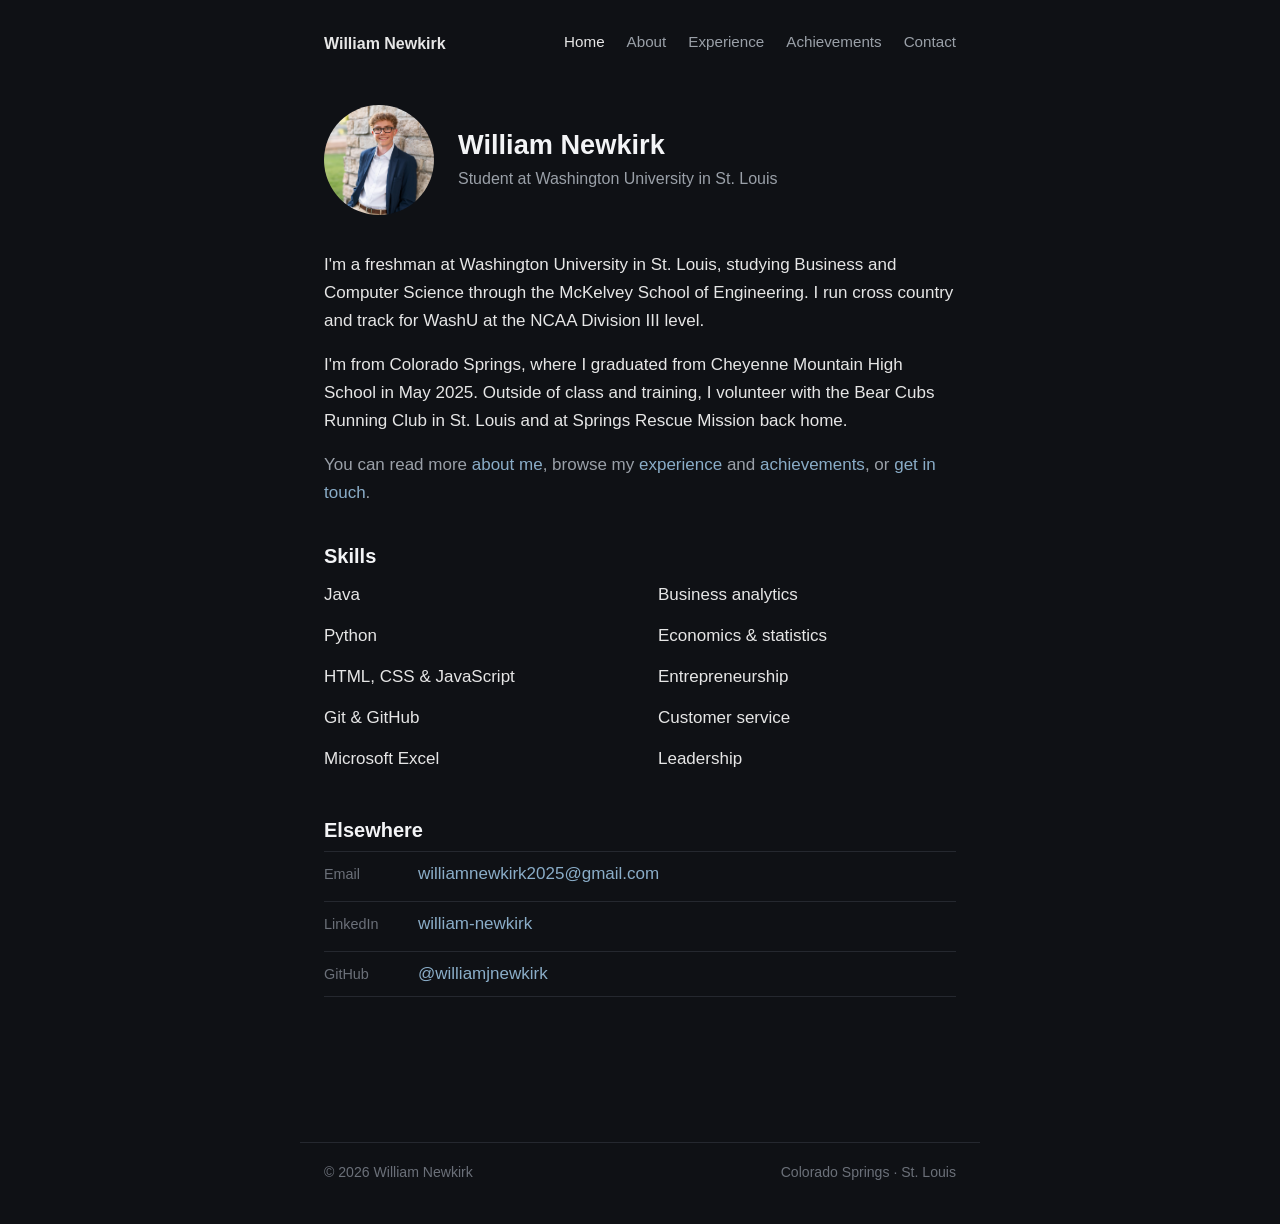
==== commit 590ef0df: "Fixed vulnerabilities" ====
--- a/index.html
+++ b/index.html
@@ -3,6 +3,8 @@
 <head>
     <meta charset="UTF-8">
     <meta name="viewport" content="width=device-width, initial-scale=1.0">
+    <meta http-equiv="Content-Security-Policy" content="default-src 'self'; style-src 'self' https://fonts.googleapis.com; font-src https://fonts.gstatic.com; img-src 'self' data:; script-src 'self'; connect-src https://formspree.io; form-action https://formspree.io; base-uri 'self'; frame-ancestors 'none'; object-src 'none'">
+    <meta name="referrer" content="strict-origin-when-cross-origin">
     <meta name="description" content="William Newkirk — student at Washington University in St. Louis.">
     <title>William Newkirk</title>
     <link rel="preconnect" href="https://fonts.googleapis.com">
@@ -72,8 +74,8 @@
             <h2>Elsewhere</h2>
             <ul class="contact-info">
                 <li><span class="label">Email</span><a href="mailto:williamnewkirk2025@gmail.com">williamnewkirk2025@gmail.com</a></li>
-                <li><span class="label">LinkedIn</span><a href="https://www.linkedin.com/in/william-newkirk" target="_blank" rel="noopener">william-newkirk</a></li>
-                <li><span class="label">GitHub</span><a href="https://github.com/williamjnewkirk" target="_blank" rel="noopener">@williamjnewkirk</a></li>
+                <li><span class="label">LinkedIn</span><a href="https://www.linkedin.com/in/william-newkirk" target="_blank" rel="noopener noreferrer">william-newkirk</a></li>
+                <li><span class="label">GitHub</span><a href="https://github.com/williamjnewkirk" target="_blank" rel="noopener noreferrer">@williamjnewkirk</a></li>
             </ul>
         </section>
     </main>
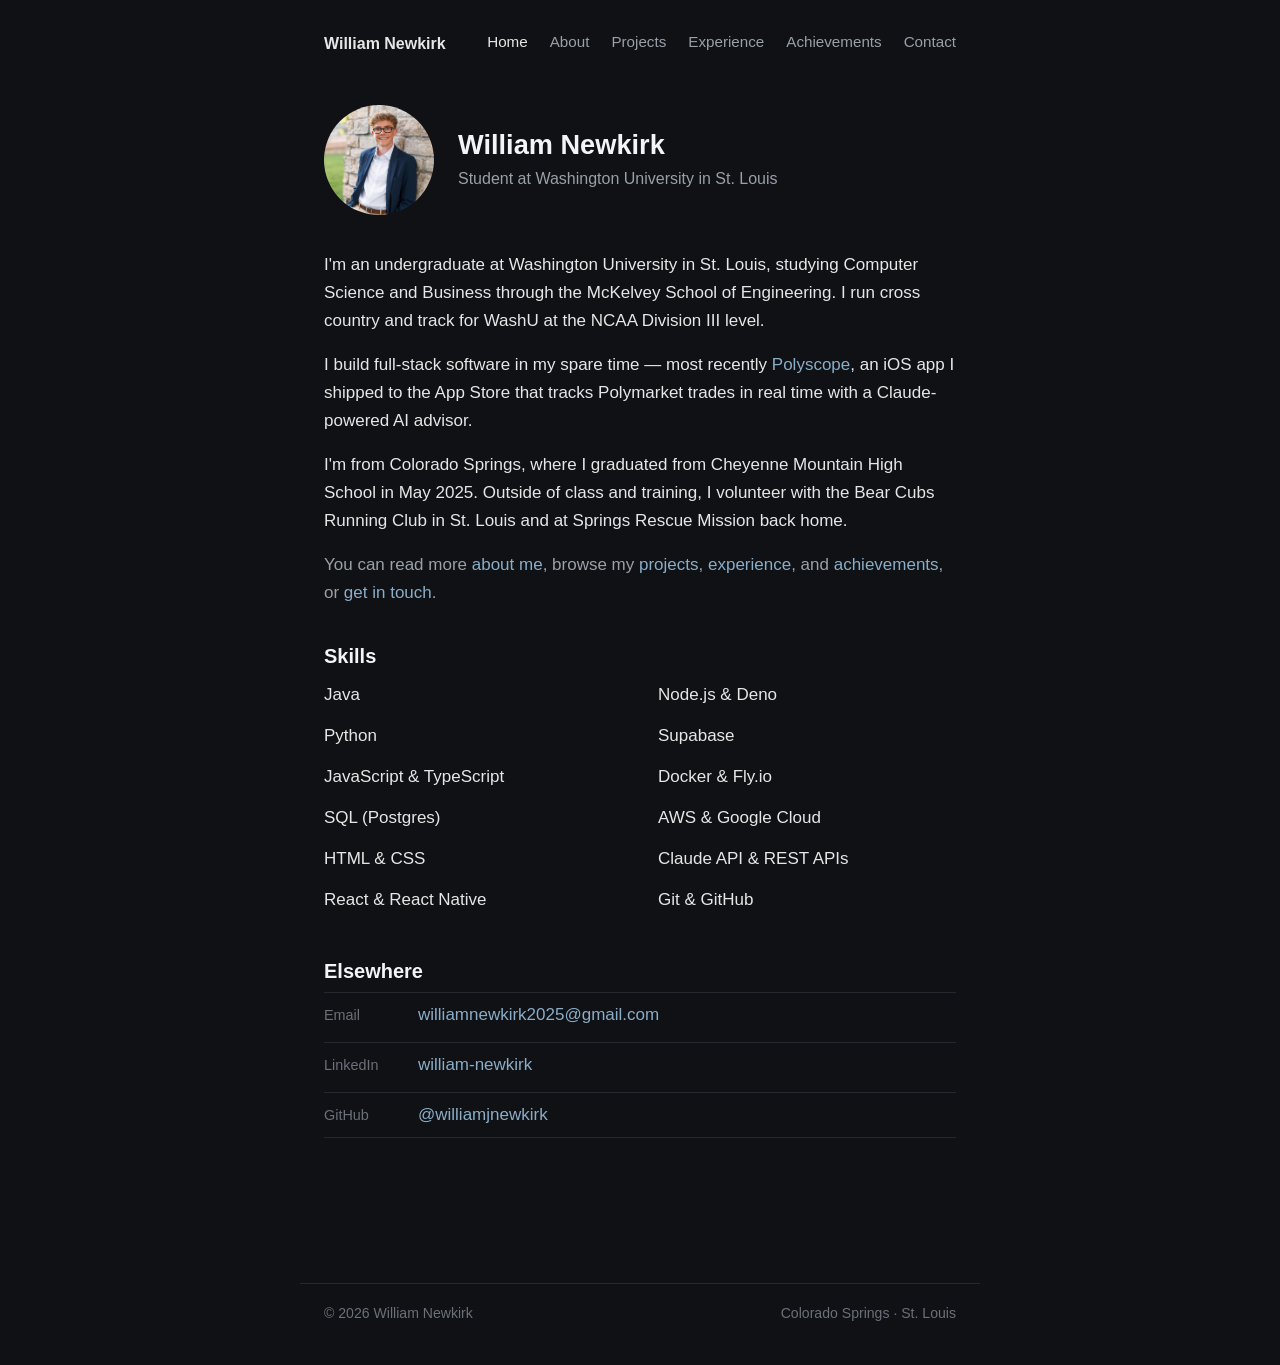
==== commit b35755dc: "Added Projects with polyscope" ====
--- a/index.html
+++ b/index.html
@@ -19,6 +19,7 @@
             <ul class="nav-links" id="navLinks">
                 <li><a href="index.html">Home</a></li>
                 <li><a href="about.html">About</a></li>
+                <li><a href="projects.html">Projects</a></li>
                 <li><a href="experience.html">Experience</a></li>
                 <li><a href="achievements.html">Achievements</a></li>
                 <li><a href="contact.html">Contact</a></li>
@@ -38,9 +39,14 @@
 
         <section class="section">
             <p>
-                I'm a freshman at Washington University in St. Louis, studying Business and
-                Computer Science through the McKelvey School of Engineering. I run cross country
+                I'm an undergraduate at Washington University in St. Louis, studying Computer
+                Science and Business through the McKelvey School of Engineering. I run cross country
                 and track for WashU at the NCAA Division III level.
+            </p>
+            <p>
+                I build full-stack software in my spare time &mdash; most recently
+                <a href="projects.html">Polyscope</a>, an iOS app I shipped to the App Store that
+                tracks Polymarket trades in real time with a Claude-powered AI advisor.
             </p>
             <p>
                 I'm from Colorado Springs, where I graduated from Cheyenne Mountain High School in
@@ -49,8 +55,8 @@
             </p>
             <p class="muted">
                 You can read more <a href="about.html">about me</a>, browse my
-                <a href="experience.html">experience</a> and <a href="achievements.html">achievements</a>,
-                or <a href="contact.html">get in touch</a>.
+                <a href="projects.html">projects</a>, <a href="experience.html">experience</a>, and
+                <a href="achievements.html">achievements</a>, or <a href="contact.html">get in touch</a>.
             </p>
         </section>
 
@@ -59,14 +65,16 @@
             <ul class="skills">
                 <li>Java</li>
                 <li>Python</li>
-                <li>HTML, CSS &amp; JavaScript</li>
+                <li>JavaScript &amp; TypeScript</li>
+                <li>SQL (Postgres)</li>
+                <li>HTML &amp; CSS</li>
+                <li>React &amp; React Native</li>
+                <li>Node.js &amp; Deno</li>
+                <li>Supabase</li>
+                <li>Docker &amp; Fly.io</li>
+                <li>AWS &amp; Google Cloud</li>
+                <li>Claude API &amp; REST APIs</li>
                 <li>Git &amp; GitHub</li>
-                <li>Microsoft Excel</li>
-                <li>Business analytics</li>
-                <li>Economics &amp; statistics</li>
-                <li>Entrepreneurship</li>
-                <li>Customer service</li>
-                <li>Leadership</li>
             </ul>
         </section>
 
--- a/style.css
+++ b/style.css
@@ -171,6 +171,15 @@
 }
 .entry ul { margin: 6px 0 0; }
 .entry ul li { color: var(--text-muted); }
+
+/* Project links — small inline row under an entry */
+.project-links {
+    display: flex;
+    flex-wrap: wrap;
+    gap: 18px;
+    margin: 10px 0 0;
+    font-size: 0.92rem;
+}
 
 /* Skills list — simple inline list */
 .skills {
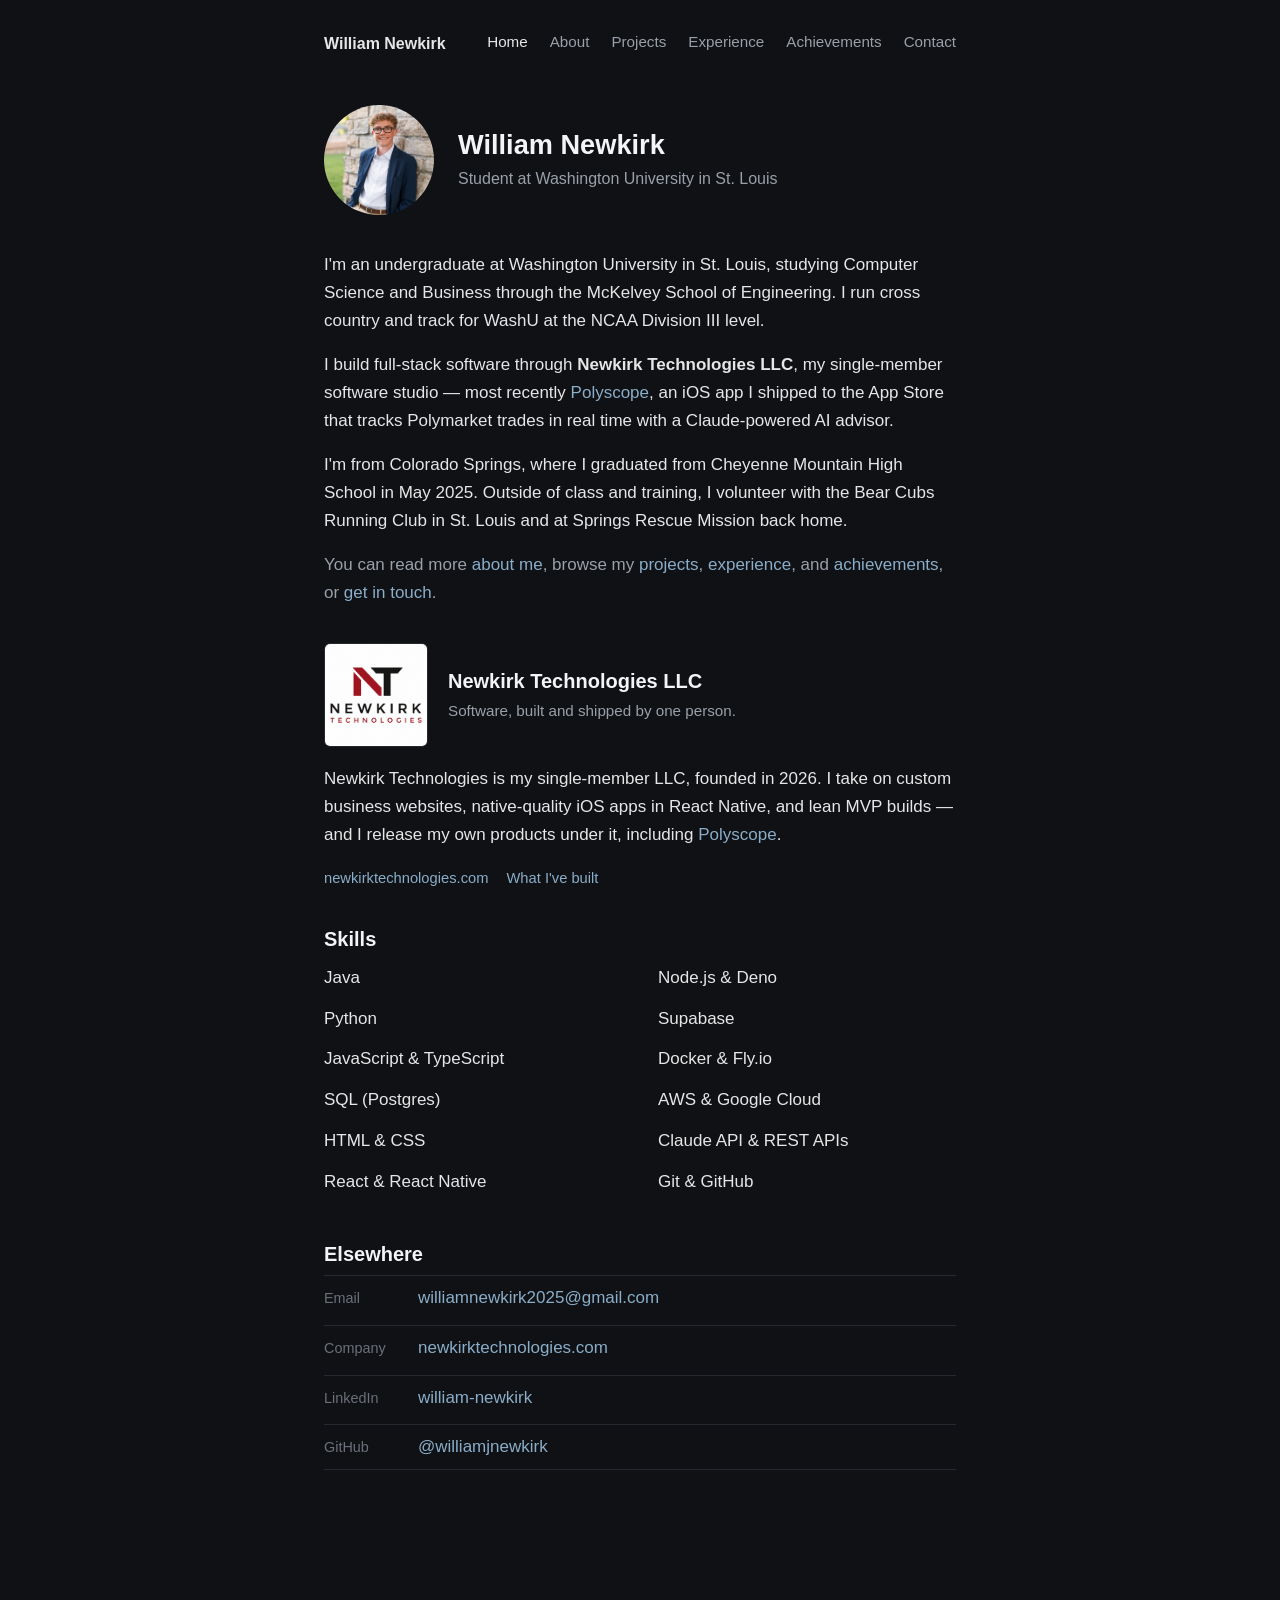
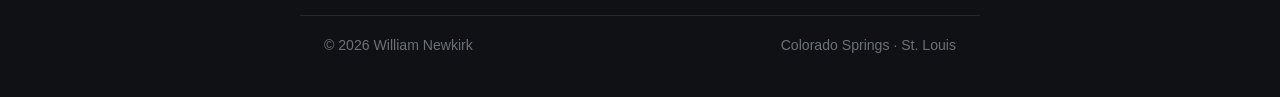
==== commit a5c87cbf: "Add Polyscope logo image to the project" ====
--- a/index.html
+++ b/index.html
@@ -5,7 +5,7 @@
     <meta name="viewport" content="width=device-width, initial-scale=1.0">
     <meta http-equiv="Content-Security-Policy" content="default-src 'self'; style-src 'self' https://fonts.googleapis.com; font-src https://fonts.gstatic.com; img-src 'self' data:; script-src 'self'; connect-src https://formspree.io; form-action https://formspree.io; base-uri 'self'; frame-ancestors 'none'; object-src 'none'">
     <meta name="referrer" content="strict-origin-when-cross-origin">
-    <meta name="description" content="William Newkirk — student at Washington University in St. Louis.">
+    <meta name="description" content="William Newkirk — student at Washington University in St. Louis and founder of Newkirk Technologies LLC.">
     <title>William Newkirk</title>
     <link rel="preconnect" href="https://fonts.googleapis.com">
     <link rel="preconnect" href="https://fonts.gstatic.com" crossorigin>
@@ -44,7 +44,8 @@
                 and track for WashU at the NCAA Division III level.
             </p>
             <p>
-                I build full-stack software in my spare time &mdash; most recently
+                I build full-stack software through <strong>Newkirk Technologies LLC</strong>, my
+                single-member software studio &mdash; most recently
                 <a href="projects.html">Polyscope</a>, an iOS app I shipped to the App Store that
                 tracks Polymarket trades in real time with a Claude-powered AI advisor.
             </p>
@@ -57,6 +58,26 @@
                 You can read more <a href="about.html">about me</a>, browse my
                 <a href="projects.html">projects</a>, <a href="experience.html">experience</a>, and
                 <a href="achievements.html">achievements</a>, or <a href="contact.html">get in touch</a>.
+            </p>
+        </section>
+
+        <section class="section">
+            <div class="brand">
+                <img src="Images/NewkirkTechLogo-web.png" alt="Newkirk Technologies logo" class="brand-mark" width="104" height="104">
+                <div>
+                    <h2>Newkirk Technologies LLC</h2>
+                    <p class="tagline">Software, built and shipped by one person.</p>
+                </div>
+            </div>
+            <p>
+                Newkirk Technologies is my single-member LLC, founded in 2026. I take on custom
+                business websites, native-quality iOS apps in React Native, and lean MVP builds
+                &mdash; and I release my own products under it, including
+                <a href="projects.html">Polyscope</a>.
+            </p>
+            <p class="project-links">
+                <a href="https://newkirktechnologies.com" target="_blank" rel="noopener noreferrer">newkirktechnologies.com</a>
+                <a href="projects.html">What I've built</a>
             </p>
         </section>
 
@@ -82,6 +103,7 @@
             <h2>Elsewhere</h2>
             <ul class="contact-info">
                 <li><span class="label">Email</span><a href="mailto:williamnewkirk2025@gmail.com">williamnewkirk2025@gmail.com</a></li>
+                <li><span class="label">Company</span><a href="https://newkirktechnologies.com" target="_blank" rel="noopener noreferrer">newkirktechnologies.com</a></li>
                 <li><span class="label">LinkedIn</span><a href="https://www.linkedin.com/in/william-newkirk" target="_blank" rel="noopener noreferrer">william-newkirk</a></li>
                 <li><span class="label">GitHub</span><a href="https://github.com/williamjnewkirk" target="_blank" rel="noopener noreferrer">@williamjnewkirk</a></li>
             </ul>
--- a/style.css
+++ b/style.css
@@ -145,6 +145,8 @@
    ------------------------------------------------------------------ */
 .section { margin-top: 36px; }
 .section h2 { margin-top: 0; }
+/* Subheading that starts a new group partway down a section */
+.section h2.group { margin-top: 2.4rem; }
 
 .muted { color: var(--text-muted); }
 .faint { color: var(--text-faint); font-size: 0.9rem; }
@@ -171,6 +173,45 @@
 }
 .entry ul { margin: 6px 0 0; }
 .entry ul li { color: var(--text-muted); }
+
+/* Brand block — logo beside a name/tagline (Newkirk Technologies) */
+.brand {
+    display: grid;
+    grid-template-columns: auto 1fr;
+    gap: 20px;
+    align-items: center;
+    margin-bottom: 18px;
+}
+.brand-mark {
+    width: 104px;
+    height: 104px;
+    border-radius: var(--radius);
+    object-fit: cover;
+    border: 1px solid var(--border);
+}
+.brand h2 { margin: 0 0 4px; }
+.brand .tagline {
+    color: var(--text-muted);
+    font-size: 0.95rem;
+    margin: 0;
+}
+
+/* Small logo inside an experience/project entry heading */
+.entry-head:has(.entry-title) { align-items: center; }
+.entry-title {
+    display: flex;
+    align-items: center;
+    gap: 12px;
+}
+.entry-title h3 { margin: 0; }
+.entry-mark {
+    width: 44px;
+    height: 44px;
+    border-radius: 8px;
+    object-fit: cover;
+    border: 1px solid var(--border);
+    flex-shrink: 0;
+}
 
 /* Project links — small inline row under an entry */
 .project-links {
@@ -367,5 +408,7 @@
         text-align: left;
     }
     .intro img.portrait { width: 96px; height: 96px; }
+    .brand { grid-template-columns: 1fr; gap: 14px; }
+    .brand-mark { width: 88px; height: 88px; }
     .skills { columns: 1; }
 }
